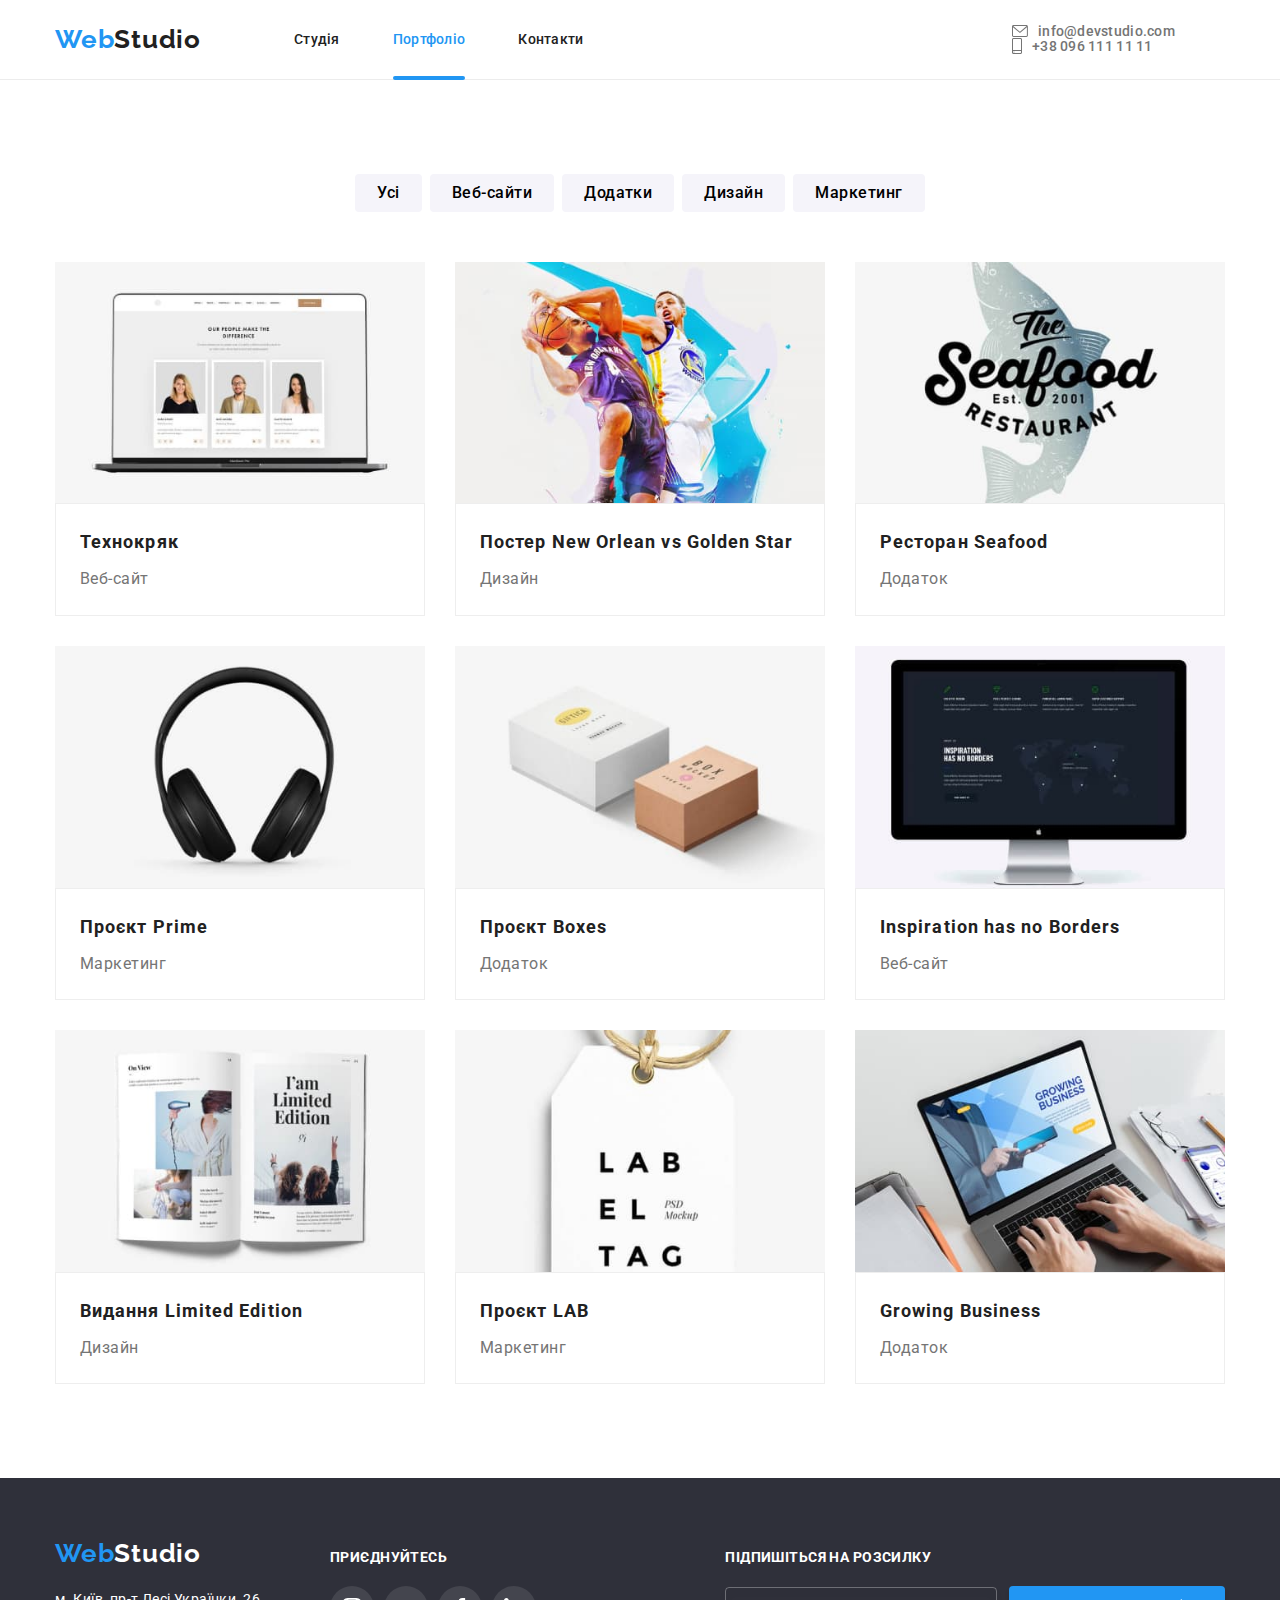
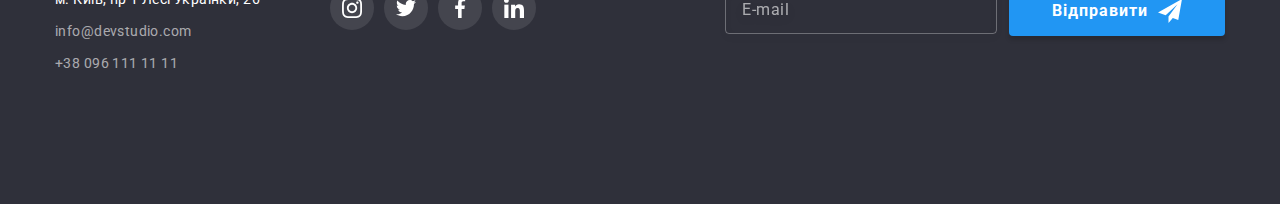
==== portfolio.html @ 9361c1fa "complete task" ====
<!DOCTYPE html>
<html lang="uk">

<head>
	<meta charset="UTF-8">
	<meta name="viewport" content="width=device-width, initial-scale=1.0">
	<title>Lesson-7</title>
	<link rel="preconnect" href="https://fonts.googleapis.com">
	<link rel="preconnect" href="https://fonts.gstatic.com" crossorigin>
	<link href="https://fonts.googleapis.com/css2?family=Raleway:wght@700&family=Roboto:wght@400;500;700;900&display=swap"
		rel="stylesheet">
	<link rel="stylesheet" href="https://cdnjs.cloudflare.com/ajax/libs/modern-normalize/1.1.0/modern-normalize.min.css"
		integrity="sha512-wpPYUAdjBVSE4KJnH1VR1HeZfpl1ub8YT/NKx4PuQ5NmX2tKuGu6U/JRp5y+Y8XG2tV+wKQpNHVUX03MfMFn9Q=="
		crossorigin="anonymous" referrerpolicy="no-referrer" />
	<link rel="stylesheet" href="css/main.min.css">
</head>

<body>
	<header class="header">
		<div class="container header-container">
			<a href="#" class="header__logo logo">
				<span>Web</span>Studio
			</a>
			<nav class="navigation">
				<a href="index.html" class="navigation__item">Студія</a>
				<a href="portfolio.html" class="navigation__item current">Портфоліо</a>
				<a href="#" class="navigation__item">Контакти</a>
			</nav>
			<div class="header__contacts contacts">
				<a href="mailto:info@devstudio.com" class="contacts__item">
					<svg width="16" height="12" class="contacts__icon">
						<use href="./images/symbol-defs.svg#icon-header-mail"></use>
					</svg>
					info@devstudio.com
				</a>
				<a href="tel:+380961111111" class="contacts__item">
					<svg width="10" height="16" class="contacts__icon">
						<use href="./images/symbol-defs.svg#icon-header-phone"></use>
					</svg>
					+38 096 111 11 11
				</a>
			</div>
		</div>
	</header>
	<main>
		<section class="projects section">
			<div class="container">
				<h2 style="display: none;">Проєкти</h2>
				<ul class="projects-navigation projects__navigation">
					<li>
						<button type="button" class="projects-navigation__item">
							Усі
						</button>
					</li>
					<li>
						<button type="button" class="projects-navigation__item">
							Веб-сайти
						</button>
					</li>
					<li>
						<button type="button" class="projects-navigation__item">
							Додатки
						</button>
					</li>
					<li>
						<button type="button" class="projects-navigation__item">
							Дизайн
						</button>
					</li>
					<li>
						<button type="button" class="projects-navigation__item">
							Маркетинг
						</button>
					</li>
				</ul>
				<ul class="projects-wrapper">
					<li class="projects-item">
						<a href="#" class="projects-item__poster">
							<div class="projects-item__media">
								<img width="370" srcset="./images/project-1.jpg 1x, ./images/project-1-2x.jpg 2x"
									src="./images/project-1.jpg" alt="project">
								<div class="projects-item__animated-block">
									<p>
										Ресурс пропонує комплексні пропозиції з різним рівнем функціоналу та сервісів. Все це дозволить
										відвідувачу отримати вичерпні відомості про компанію чи приватну особу.
									</p>
								</div>
							</div>
							<div class="projects-item__wrapper">
								<h4 class="projects-item__title">
									Технокряк
								</h4>
								<p class="projects-item__category">
									Веб-сайт
								</p>
							</div>
						</a>
					</li>
					<li class="projects-item">
						<a href="#" class="projects-item__poster">
							<div class="projects-item__media">
								<img width="370" srcset="./images/project-2.jpg 1x, ./images/project-2-2x.jpg 2x"
									src="./images/project-2.jpg" alt="project">
								<div class="projects-item__animated-block">
									<p>
										Ресурс пропонує комплексні пропозиції з різним рівнем функціоналу та сервісів. Все це дозволить
										відвідувачу отримати вичерпні відомості про компанію чи приватну особу.
									</p>
								</div>
							</div>
							<div class="projects-item__wrapper">
								<h4 class="projects-item__title">
									Постер New Orlean vs Golden Star
								</h4>
								<p class="projects-item__category">
									Дизайн
								</p>
							</div>
						</a>
					</li>
					<li class="projects-item">
						<a href="#" class="projects-item__poster">
							<div class="projects-item__media">
								<img width="370" srcset="./images/project-3.jpg 1x, ./images/project-3-2x.jpg 2x"
									src="./images/project-3.jpg" alt="project">
								<div class="projects-item__animated-block">
									<p>
										Ресурс пропонує комплексні пропозиції з різним рівнем функціоналу та сервісів. Все це дозволить
										відвідувачу отримати вичерпні відомості про компанію чи приватну особу.
									</p>
								</div>
							</div>
							<div class="projects-item__wrapper">
								<h4 class="projects-item__title">
									Ресторан Seafood
								</h4>
								<p class="projects-item__category">
									Додаток
								</p>
							</div>
						</a>
					</li>
					<li class="projects-item">
						<a href="#" class="projects-item__poster">
							<div class="projects-item__media">
								<img width="370" srcset="./images/project-4.jpg 1x, ./images/project-4-2x.jpg 2x"
									src="./images/project-4.jpg" alt="project">
								<div class="projects-item__animated-block">
									<p>
										Ресурс пропонує комплексні пропозиції з різним рівнем функціоналу та сервісів. Все це дозволить
										відвідувачу отримати вичерпні відомості про компанію чи приватну особу.
									</p>
								</div>
							</div>
							<div class="projects-item__wrapper">
								<h4 class="projects-item__title">
									Проєкт Prime
								</h4>
								<p class="projects-item__category">
									Маркетинг
								</p>
							</div>
						</a>
					</li>
					<li class="projects-item">
						<a href="#" class="projects-item__poster">
							<div class="projects-item__media">
								<img width="370" srcset="./images/project-5.jpg 1x, ./images/project-5-2x.jpg 2x"
									src="./images/project-5.jpg" alt="project">
								<div class="projects-item__animated-block">
									<p>
										Ресурс пропонує комплексні пропозиції з різним рівнем функціоналу та сервісів. Все це дозволить
										відвідувачу отримати вичерпні відомості про компанію чи приватну особу.
									</p>
								</div>
							</div>
							<div class="projects-item__wrapper">
								<h4 class="projects-item__title">
									Проєкт Boxes
								</h4>
								<p class="projects-item__category">
									Додаток
								</p>
							</div>
						</a>
					</li>
					<li class="projects-item">
						<a href="#" class="projects-item__poster">
							<div class="projects-item__media">
								<img width="370" srcset="./images/project-6.jpg 1x, ./images/project-6-2x.jpg 2x"
									src="./images/project-6.jpg" alt="project">
								<div class="projects-item__animated-block">
									<p>
										Ресурс пропонує комплексні пропозиції з різним рівнем функціоналу та сервісів. Все це дозволить
										відвідувачу отримати вичерпні відомості про компанію чи приватну особу.
									</p>
								</div>
							</div>
							<div class="projects-item__wrapper">
								<h4 class="projects-item__title">
									Inspiration has no Borders
								</h4>
								<p class="projects-item__category">
									Веб-сайт
								</p>
							</div>
						</a>
					</li>
					<li class="projects-item">
						<a href="#" class="projects-item__poster">
							<div class="projects-item__media">
								<img width="370" srcset="./images/project-7.jpg 1x, ./images/project-7-2x.jpg 2x"
									src="./images/project-7.jpg" alt="project">
								<div class="projects-item__animated-block">
									<p>
										Ресурс пропонує комплексні пропозиції з різним рівнем функціоналу та сервісів. Все це дозволить
										відвідувачу отримати вичерпні відомості про компанію чи приватну особу.
									</p>
								</div>
							</div>
							<div class="projects-item__wrapper">
								<h4 class="projects-item__title">
									Видання Limited Edition
								</h4>
								<p class="projects-item__category">
									Дизайн
								</p>
							</div>
						</a>
					</li>
					<li class="projects-item">
						<a href="#" class="projects-item__poster">
							<div class="projects-item__media">
								<img width="370" srcset="./images/project-8.jpg 1x, ./images/project-8-2x.jpg 2x"
									src="./images/project-8.jpg" alt="project">
								<div class="projects-item__animated-block">
									<p>
										Ресурс пропонує комплексні пропозиції з різним рівнем функціоналу та сервісів. Все це дозволить
										відвідувачу отримати вичерпні відомості про компанію чи приватну особу.
									</p>
								</div>
							</div>
							<div class="projects-item__wrapper">
								<h4 class="projects-item__title">
									Проєкт LAB
								</h4>
								<p class="projects-item__category">
									Маркетинг
								</p>
							</div>
						</a>
					</li>
					<li class="projects-item">
						<a href="#" class="projects-item__poster">
							<div class="projects-item__media">
								<img width="370" srcset="./images/project-9.jpg 1x, ./images/project-9-2x.jpg 2x"
									src="./images/project-9.jpg" alt="project">
								<div class="projects-item__animated-block">
									<p>
										Ресурс пропонує комплексні пропозиції з різним рівнем функціоналу та сервісів. Все це дозволить
										відвідувачу отримати вичерпні відомості про компанію чи приватну особу.
									</p>
								</div>
							</div>
							<div class="projects-item__wrapper">
								<h4 class="projects-item__title">
									Growing Business
								</h4>
								<p class="projects-item__category">
									Додаток
								</p>
							</div>
						</a>
					</li>
				</ul>
			</div>
		</section>
	</main>
	<footer class="footer">
		<div class="container">
			<div class="footer-contacts">
				<a href="#" class="footer-contacts__logo logo">
					<span>Web</span>Studio
				</a>
				<address class="footer-contacts__address">
					м. Київ, пр-т Лесі Українки, 26
				</address>
				<a href="info@devstudio.com" class="footer-contacts__contact">
					info@devstudio.com
				</a>
				<a href="tel:+380961111111" class="footer-contacts__contact">
					+38 096 111 11 11
				</a>
			</div>
			<div class="footer-links footer__links">
				<p class="footer-links__title">
					приєднуйтесь
				</p>
				<ul class="footer-social">
					<li class="social-link">
						<a href="#">
							<svg width="20" height="20" class="social-icon">
								<use href="./images/symbol-defs.svg#icon-instagram-icon"></use>
							</svg>
						</a>
					</li>
					<li class="social-link">
						<a href="#">
							<svg width="20" height="20" class="social-icon">
								<use href="./images/symbol-defs.svg#icon-twitter-icon"></use>
							</svg>
						</a>
					</li>
					<li class="social-link">
						<a href="#">
							<svg width="20" height="20" class="social-icon">
								<use href="./images/symbol-defs.svg#icon-facebook-icon"></use>
							</svg>
						</a>
					</li>
					<li class="social-link">
						<a href="#">
							<svg width="20" height="20" class="social-icon">
								<use href="./images/symbol-defs.svg#icon-linkedin-icon"></use>
							</svg>
						</a>
					</li>
				</ul>
			</div>
			<div class="footer-form footer__form">
				<p class="footer-links__title footer-form__title">
					Підпишіться на розсилку
				</p>
				<form class="form-wrapper">
					<input class="form-wrapper__input" name="mail" type="email" placeholder="E-mail">
					<button type="submit" class="action-button">
						Відправити
						<svg width="24" height="24" class="send-icon">
							<use href="./images/symbol-defs.svg#icon-send-icon"></use>
						</svg>
					</button>
				</form>
			</div>
		</div>
	</footer>
</body>

</html>
---- css/main.min.css ----
*{padding:0;margin:0;border:0}*,*:before,*:after{-webkit-box-sizing:border-box;box-sizing:border-box}:focus,:active{outline:none}a:focus,a:active{outline:none}nav,footer,header,aside{display:block}html,body{height:100%;width:100%;font-size:100%;line-height:1;font-size:16px;-ms-text-size-adjust:100%;-moz-text-size-adjust:100%;-webkit-text-size-adjust:100%}input,button,textarea{font-family:inherit}input::-ms-clear{display:none}button,a{cursor:pointer}button::-moz-focus-inner{padding:0;border:0}a,a:visited{text-decoration:none}a:hover{text-decoration:none}ul li{list-style:none}img{vertical-align:top}h1,h2,h3,h4,h5,h6{font-size:inherit;font-weight:inherit}body{font-family:"Raleway",sans-serif;font-family:"Roboto",sans-serif;-webkit-box-sizing:border-box;box-sizing:border-box;padding:0;margin:0;background-color:va(--colorWhite);color:var(--mainTextColor);font-size:14px}:root{--mainTextColor: #212121;--secondaryTextColor: #757575;--mainBgColor: #2F303A;--secondaryBgColor: #F5F4FA;--interactiveColor: #2196F3;--colorWhite: #fff;--containerWidth: 1170px;--textLetterSpacing: 0.03em;--animation: cubic-bezier(0.4, 0, 0.2, 1);--animationTime: 250ms}.container{max-width:var(--containerWidth);margin:0 auto;padding:0 15px}@media screen and (min-width: 1200px){.container{padding:0}}.section{padding:60px 0}@media screen and (min-width: 1200px){.section{padding:94px 0}}.title{font-weight:700;font-size:28px;line-height:1.17;text-align:center;letter-spacing:var(--textLetterSpacing)}@media screen and (min-width: 1200px){.title{font-size:36px;line-height:1.2}}img{width:100%;max-width:100%;-o-object-fit:cover;object-fit:cover}.header{padding:16px 0;border-bottom:1px solid #ececec}@media screen and (min-width: 768px){.header{padding:24px 0 25px}}@media screen and (min-width: 768px){.header__logo{margin-right:88px}}@media screen and (min-width: 1200px){.header__logo{margin-right:93px}}.header__contacts{display:none}@media screen and (min-width: 768px){.header__contacts{margin-left:auto;display:-webkit-box;display:-ms-flexbox;display:flex;-webkit-box-orient:vertical;-webkit-box-direction:normal;-ms-flex-direction:column;flex-direction:column}}.header-container{display:-webkit-box;display:-ms-flexbox;display:flex;-webkit-box-align:center;-ms-flex-align:center;align-items:center}.logo{font-family:"Raleway",sans-serif;font-weight:700;font-size:24px;line-height:1.16;letter-spacing:var(--textLetterSpacing);color:var(--mainTextColor)}.logo span{color:var(--interactiveColor)}@media screen and (min-width: 1200px){.logo{font-size:26px}}.navigation{display:none}@media screen and (min-width: 768px){.navigation{display:block}}.navigation__item{font-weight:500;line-height:1.15;letter-spacing:.02em;color:var(--mainTextColor);padding:32px 0;-webkit-transition:color var(--animationTime) var(--animation),fill var(--animationTime) var(--animation);transition:color var(--animationTime) var(--animation),fill var(--animationTime) var(--animation)}.navigation__item:not(:last-child){margin-right:50px}.navigation__item:hover,.navigation__item:focus{color:var(--interactiveColor)}.navigation__item.current{color:var(--interactiveColor);position:relative}.navigation__item.current::after{content:"";width:100%;height:4px;position:absolute;bottom:-5px;left:0;border-radius:4px;background-color:var(--interactiveColor)}@media screen and (min-width: 1200px){.navigation__item.current::after{bottom:-1px}}.contacts__item{display:-webkit-inline-box;display:-ms-inline-flexbox;display:inline-flex;-webkit-box-align:center;-ms-flex-align:center;align-items:center;font-weight:500;line-height:1;letter-spacing:.02em;color:var(--secondaryTextColor);-webkit-transition:color var(--animationTime) var(--animation),fill var(--animationTime) var(--animation);transition:color var(--animationTime) var(--animation),fill var(--animationTime) var(--animation)}.contacts__item svg{margin-right:10px}.contacts__item:hover .contacts__icon{fill:var(--interactiveColor)}.contacts__item:hover,.contacts__item:focus{color:var(--interactiveColor)}.contacts__item:not(:last-child){margin-bottom:10px}@media screen and (min-width: 1200px){.contacts__item:not(:last-child){margin-right:50px;margin-bottom:0}}.contacts__icon{fill:#757575}.menu-toggle{min-height:40px;min-width:40px;display:-webkit-box;display:-ms-flexbox;display:flex;-webkit-box-align:center;-ms-flex-align:center;align-items:center;-webkit-box-pack:center;-ms-flex-pack:center;justify-content:center;margin-left:auto;background-color:rgba(0,0,0,0);cursor:pointer;fill:var(--mainTextColor)}@media(min-width: 768px){.menu-toggle{display:none}}.menu-toggle:hover,.menu-toggle:focus{fill:var(--interactiveColor)}.menu-container{position:fixed;top:0;left:0;width:100vw;height:100vh;padding:28px 20px;background-color:var(--colorWhite);z-index:999;-webkit-transform:translateX(100%);transform:translateX(100%);-webkit-transition:-webkit-transform 250ms ease-in-out;transition:-webkit-transform 250ms ease-in-out;transition:transform 250ms ease-in-out;transition:transform 250ms ease-in-out, -webkit-transform 250ms ease-in-out}@media screen and (min-width: 400px){.menu-container{padding:48px 40px}}.menu-container.is-open{-webkit-transform:translateX(0);transform:translateX(0)}.menu-container .menu-toggle{position:absolute;top:16px;right:16px;color:#fff}.mobile-menu{padding:0;margin:0;list-style:none;display:-webkit-box;display:-ms-flexbox;display:flex;-webkit-box-orient:vertical;-webkit-box-direction:normal;-ms-flex-direction:column;flex-direction:column;-webkit-box-pack:justify;-ms-flex-pack:justify;justify-content:space-between;height:100%}.mobile-menu__top li:not(:last-child){margin-bottom:20px}@media screen and (min-width: 400px){.mobile-menu__top li:not(:last-child){margin-bottom:32px}}.mobile-menu__top li a{font-weight:500;font-size:24px;line-height:1.17;letter-spacing:.02em;color:var(--mainTextColor)}.mobile-menu__top li a:hover,.mobile-menu__top li a:focus{color:var(--interactiveColor)}@media screen and (min-width: 400px){.mobile-menu__top li a{font-size:40px}}.mobile-menu__contacts{margin-bottom:64px}.mobile-menu__contacts .contacts-tel{display:inline-block;font-weight:500;font-size:20px;line-height:1.17;letter-spacing:.02em;color:var(--interactiveColor);margin-bottom:20px}@media screen and (min-width: 400px){.mobile-menu__contacts .contacts-tel{font-size:34px;margin-bottom:32px}}.mobile-menu__contacts .contacts-mail{font-weight:500;font-size:16px;line-height:28px;letter-spacing:.02em;color:var(--secondaryTextColor)}.mobile-menu__contacts .contacts-mail:hover,.mobile-menu__contacts .contacts-mail:focus{color:var(--interactiveColor)}@media screen and (min-width: 400px){.mobile-menu__contacts .contacts-mail{font-size:24px}}.mobile-menu__social{display:-webkit-box;display:-ms-flexbox;display:flex;gap:20px}.mobile-menu__social li{position:relative}.mobile-menu__social li:not(:first-child)::before{content:"";position:absolute;top:0;left:-10px;width:1px;height:100%;background-color:rgba(33,33,33,.2)}.mobile-menu__social li a{font-weight:500;font-size:14px;line-height:1.22;letter-spacing:.02em;color:var(--interactiveColor);position:relative}@media screen and (min-width: 400px){.mobile-menu__social li a{font-size:16px}}.promo{padding:118px 40px;max-width:1600px;margin-left:auto;margin-right:auto;background-image:-webkit-gradient(linear, left top, right top, from(rgba(47, 48, 58, 0.4)), to(rgba(47, 48, 58, 0.4))),url(../images/promo-bj.jpg);background-image:linear-gradient(to right, rgba(47, 48, 58, 0.4), rgba(47, 48, 58, 0.4)),url(../images/promo-bj.jpg);background-position:center;background-repeat:no-repeat;background-size:cover}@media(min-device-pixel-ratio: 2),(-webkit-min-device-pixel-ratio: 2),(min-resolution: 192dpi),(min-resolution: 2dppx){.promo .box{background-image:-webkit-gradient(linear, left top, right top, from(rgba(47, 48, 58, 0.4)), to(rgba(47, 48, 58, 0.4))),url(../images/promo-bj-2x.jpg);background-image:linear-gradient(to right, rgba(47, 48, 58, 0.4), rgba(47, 48, 58, 0.4)),url(../images/promo-bj-2x.jpg)}}@media screen and (min-width: 1200px){.promo{padding:200px 0}}.promo__wrapper{max-width:400px;margin:0 auto;display:-webkit-box;display:-ms-flexbox;display:flex;-webkit-box-orient:vertical;-webkit-box-direction:normal;-ms-flex-direction:column;flex-direction:column;-webkit-box-pack:center;-ms-flex-pack:center;justify-content:center}@media screen and (min-width: 1200px){.promo__wrapper{max-width:800px}}.promo__title{font-weight:900;font-size:26px;line-height:1.61;text-align:center;letter-spacing:.06em;text-transform:uppercase;color:var(--colorWhite);margin-bottom:30px}@media screen and (min-width: 1200px){.promo__title{font-size:44px;line-height:1.36}}@media screen and (min-width: 768px){.features-container{display:-webkit-box;display:-ms-flexbox;display:flex;-ms-flex-wrap:wrap;flex-wrap:wrap;row-gap:30px}}@media screen and (min-width: 768px)and (max-width: 1024px){.features-container{margin:0 -15px}}@media screen and (max-width: 767px){.features-container__item{margin-bottom:30px}}@media screen and (min-width: 768px)and (max-width: 1024px){.features-container__item{margin:0 15px}}@media screen and (min-width: 1200px){.features-container__item:not(:last-child){margin-right:30px}}@media screen and (min-width: 768px){.features-item{width:calc((100% - 60px)/2)}}@media screen and (min-width: 1200px){.features-item{max-width:270px}}.features-item__icon{width:100%;height:120px;display:-webkit-box;display:-ms-flexbox;display:flex;-webkit-box-pack:center;-ms-flex-pack:center;justify-content:center;-webkit-box-align:center;-ms-flex-align:center;align-items:center;margin-bottom:30px;background:var(--secondaryBgColor);border-radius:4px}@media screen and (min-width: 1200px){.features-item__icon{width:270px}}.features-item__title{font-weight:700;line-height:1.15;letter-spacing:var(--textLetterSpacing);text-transform:uppercase;margin-bottom:10px}@media screen and (max-width: 767px){.features-item__title{text-align:center}}.features-item__text{line-height:1.5;letter-spacing:var(--textLetterSpacing);color:var(--secondaryTextColor)}.work{padding-bottom:94px}@media screen and (max-width: 1024px){.work{display:none}}.work__title{margin-bottom:50px}.work-wrapper{display:-webkit-box;display:-ms-flexbox;display:flex;gap:30px}.work-item{position:relative}.work-item__title{position:absolute;left:0;bottom:0;width:100%;min-height:70px;display:-webkit-box;display:-ms-flexbox;display:flex;-webkit-box-pack:center;-ms-flex-pack:center;justify-content:center;-webkit-box-align:center;-ms-flex-align:center;align-items:center;background:rgba(47,48,58,.8);line-height:1.14;font-weight:700;letter-spacing:var(--textLetterSpacing);text-transform:uppercase;color:var(--colorWhite)}.team{background-color:var(--secondaryBgColor)}.team__title{margin-bottom:30px}@media screen and (min-width: 1024px){.team__title{margin-bottom:50px}}@media screen and (min-width: 768px){.team-wrapper{display:-webkit-box;display:-ms-flexbox;display:flex;-ms-flex-wrap:wrap;flex-wrap:wrap;row-gap:30px}}@media screen and (min-width: 1200px){.team-wrapper{gap:30px}}@media screen and (min-width: 768px)and (max-width: 1024px){.team-wrapper{margin:0 -15px}}.team-item{width:100%;background-color:var(--colorWhite);-webkit-box-shadow:0px 1px 3px rgba(0,0,0,.12),0px 1px 1px rgba(0,0,0,.14),0px 2px 1px rgba(0,0,0,.2);box-shadow:0px 1px 3px rgba(0,0,0,.12),0px 1px 1px rgba(0,0,0,.14),0px 2px 1px rgba(0,0,0,.2);border-radius:0px 0px 4px 4px}@media screen and (max-width: 767px){.team-item{margin-bottom:30px}}@media screen and (min-width: 768px)and (max-width: 1024px){.team-item{margin:0 15px}}@media screen and (min-width: 768px){.team-item{width:calc((100% - 60px)/2)}}@media screen and (min-width: 1200px){.team-item{max-width:270px}}.team-item__wrapper{padding:30px 0}.team-item__links{display:-webkit-box;display:-ms-flexbox;display:flex;-webkit-box-pack:center;-ms-flex-pack:center;justify-content:center;-webkit-box-align:center;-ms-flex-align:center;align-items:center;gap:10px}.team-item__name{font-weight:500;font-size:16px;line-height:1.2;text-align:center;letter-spacing:var(--textLetterSpacing);margin-bottom:10px}.team-item__position{font-size:16px;line-height:1.2;text-align:center;letter-spacing:var(--textLetterSpacing);color:var(--secondaryTextColor);margin-bottom:16px}.partners__title{margin-bottom:30px}@media screen and (min-width: 1024px){.partners__title{margin-bottom:50px}}.partners-wrapper{display:-webkit-box;display:-ms-flexbox;display:flex;-ms-flex-wrap:wrap;flex-wrap:wrap;row-gap:30px}@media screen and (max-width: 1200px){.partners-wrapper{margin:0 -15px}}@media screen and (min-width: 1200px){.partners-wrapper{-webkit-column-gap:30px;-moz-column-gap:30px;column-gap:30px}}.partners-item{width:calc((100% - 60px)/2);height:92px;border-radius:4px}@media screen and (max-width: 1200px){.partners-item{margin:0 15px}}@media screen and (min-width: 768px)and (max-width: 1024px){.partners-item{width:calc((100% - 90px)/3)}}@media screen and (min-width: 1200px){.partners-item{width:170px}}.partners-item__link{width:100%;height:100%;display:-webkit-box;display:-ms-flexbox;display:flex;-webkit-box-pack:center;-ms-flex-pack:center;justify-content:center;-webkit-box-align:center;-ms-flex-align:center;align-items:center;border:1px solid #afb1b8;border-radius:4px;-webkit-transition:border-color var(--animationTime) var(--animation),fill var(--animationTime) var(--animation);transition:border-color var(--animationTime) var(--animation),fill var(--animationTime) var(--animation)}.partners-item__link:hover,.partners-item__link:focus{border-color:var(--interactiveColor)}.partners-item__link:hover .partners-item__icon,.partners-item__link:focus .partners-item__icon{fill:var(--interactiveColor)}.partners-item__icon{fill:#afb1b8;-webkit-transition:fill var(--animationTime) var(--animation);transition:fill var(--animationTime) var(--animation)}.projects__navigation{margin-bottom:50px}.projects-wrapper{display:-webkit-box;display:-ms-flexbox;display:flex;-ms-flex-wrap:wrap;flex-wrap:wrap;gap:30px}.projects-item{width:100%;max-width:370px;background-color:var(--colorWhite);position:relative}.projects-item__wrapper{padding:20px 24px;border:1px solid #eee}.projects-item__poster{display:block;-webkit-transition:-webkit-box-shadow var(--animationTime) var(--animation);transition:-webkit-box-shadow var(--animationTime) var(--animation);transition:box-shadow var(--animationTime) var(--animation);transition:box-shadow var(--animationTime) var(--animation), -webkit-box-shadow var(--animationTime) var(--animation)}.projects-item__poster:hover,.projects-item__poster:focus{-webkit-box-shadow:0px 1px 1px rgba(0,0,0,.12),0px 4px 4px rgba(0,0,0,.06),1px 4px 6px rgba(0,0,0,.16);box-shadow:0px 1px 1px rgba(0,0,0,.12),0px 4px 4px rgba(0,0,0,.06),1px 4px 6px rgba(0,0,0,.16)}.projects-item__poster:hover .projects-item__animated-block,.projects-item__poster:focus .projects-item__animated-block{-webkit-transform:translateY(0);transform:translateY(0)}.projects-item__media{position:relative;overflow:hidden}.projects-item__animated-block{position:absolute;left:0;bottom:0;width:100%;height:100%;background:rgba(33,150,243,.9);padding:63px 24px;-webkit-transform:translateY(101%);transform:translateY(101%);-webkit-transition:-webkit-transform var(--animationTime) var(--animation);transition:-webkit-transform var(--animationTime) var(--animation);transition:transform var(--animationTime) var(--animation);transition:transform var(--animationTime) var(--animation), -webkit-transform var(--animationTime) var(--animation)}.projects-item__animated-block p{font-size:18px;line-height:1.56;letter-spacing:var(--textLetterSpacing);color:var(--colorWhite)}.projects-item__title{font-weight:700;font-size:18px;line-height:2;margin-bottom:4px;letter-spacing:.06em;color:var(--mainTextColor)}.projects-item__category{font-weight:400;font-size:16px;line-height:1.9;letter-spacing:var(--textLetterSpacing);color:var(--secondaryTextColor)}.projects-navigation{display:-webkit-box;display:-ms-flexbox;display:flex;-webkit-box-pack:center;-ms-flex-pack:center;justify-content:center}.projects-navigation li:not(:last-child){margin-right:8px}.projects-navigation__item{border-radius:4px;padding:6px 22px;background-color:var(--secondaryBgColor);font-weight:500;font-size:16px;line-height:1.6;text-align:center;letter-spacing:var(--textLetterSpacing);-webkit-transition:background-color var(--animationTime) var(--animation),color var(--animationTime) var(--animation),-webkit-box-shadow var(--animationTime) var(--animation);transition:background-color var(--animationTime) var(--animation),color var(--animationTime) var(--animation),-webkit-box-shadow var(--animationTime) var(--animation);transition:background-color var(--animationTime) var(--animation),color var(--animationTime) var(--animation),box-shadow var(--animationTime) var(--animation);transition:background-color var(--animationTime) var(--animation),color var(--animationTime) var(--animation),box-shadow var(--animationTime) var(--animation),-webkit-box-shadow var(--animationTime) var(--animation)}.projects-navigation__item:hover,.projects-navigation__item:focus{background-color:var(--interactiveColor);color:var(--colorWhite);-webkit-box-shadow:0px 3px 1px rgba(0,0,0,.1),0px 1px 2px rgba(0,0,0,.08),0px 2px 2px rgba(0,0,0,.12);box-shadow:0px 3px 1px rgba(0,0,0,.1),0px 1px 2px rgba(0,0,0,.08),0px 2px 2px rgba(0,0,0,.12)}.social-link{width:44px;height:44px}.social-link a{width:100%;height:100%;border-radius:50%;display:-webkit-box;display:-ms-flexbox;display:flex;-webkit-box-pack:center;-ms-flex-pack:center;justify-content:center;-webkit-box-align:center;-ms-flex-align:center;align-items:center;-webkit-transition:background-color var(--animationTime) var(--animation);transition:background-color var(--animationTime) var(--animation)}.social-link a:hover,.social-link a:focus{background-color:var(--interactiveColor)}.social-link a:hover .social-icon,.social-link a:focus .social-icon{fill:var(--colorWhite)}.social-link .social-icon{fill:#afb1b8;-webkit-transition:fill var(--animationTime) var(--animation);transition:fill var(--animationTime) var(--animation)}.action-button{width:100%;max-width:200px;margin:0 auto;background:var(--interactiveColor);-webkit-box-shadow:0px 4px 4px rgba(0,0,0,.15);box-shadow:0px 4px 4px rgba(0,0,0,.15);padding:10px 0;border-radius:4px;font-family:"Roboto";font-weight:700;font-size:16px;line-height:1.87;text-align:center;display:-webkit-box;display:-ms-flexbox;display:flex;-webkit-box-align:center;-ms-flex-align:center;align-items:center;-webkit-box-pack:center;-ms-flex-pack:center;justify-content:center;letter-spacing:.06em;color:var(--colorWhite)}@media screen and (min-width: 1200px){.action-button{max-width:216px;padding:10px 0}}.footer{background:var(--mainBgColor);padding:60px 0}@media screen and (min-width: 768px){.footer .container{display:-webkit-box;display:-ms-flexbox;display:flex;-ms-flex-wrap:wrap;flex-wrap:wrap;-webkit-box-align:baseline;-ms-flex-align:baseline;align-items:baseline;-ms-flex-pack:distribute;justify-content:space-around}}.footer__links{text-align:center}@media screen and (min-width: 768px){.footer__links{text-align:left}}@media screen and (min-width: 900px){.footer__links{margin-left:auto}}@media screen and (min-width: 1200px){.footer__links{text-align:left;margin-left:70px}}@media screen and (min-width: 900px){.footer__form{margin-left:auto}}.footer-contacts{margin-bottom:60px}@media(max-width: 1200px){.footer-contacts{text-align:center}}.footer-contacts__logo{display:inline-block;margin-bottom:20px;color:var(--colorWhite)}.footer-contacts__address{font-style:normal;line-height:1.7;letter-spacing:var(--textLetterSpacing);color:var(--colorWhite);margin-bottom:8px}.footer-contacts__contact{display:block;line-height:1.7;letter-spacing:var(--textLetterSpacing);color:rgba(255,255,255,.6);-webkit-transition:color var(--animationTime) var(--animation);transition:color var(--animationTime) var(--animation);margin-bottom:8px}.footer-contacts__contact:hover,.footer-contacts__contact:focus{color:var(--colorWhite)}.footer-social{max-width:206px;display:-webkit-box;display:-ms-flexbox;display:flex;-webkit-box-pack:center;-ms-flex-pack:center;justify-content:center;-webkit-box-align:center;-ms-flex-align:center;align-items:center;gap:10px;margin:0 auto 60px}.footer-social .social-link{border-radius:50%;background-color:rgba(255,255,255,.1)}.footer-social .social-link a:hover{background-color:var(--interactiveColor)}.footer-social .social-link .social-icon{fill:var(--colorWhite)}.footer-links__title{font-weight:700;font-size:14px;line-height:1.14;letter-spacing:var(--textLetterSpacing);text-transform:uppercase;color:var(--colorWhite);margin-bottom:20px}@media(max-width: 1200px){.footer-links__title{text-align:center}}@media screen and (min-width: 1200px){.footer-form .form-wrapper{display:-webkit-box;display:-ms-flexbox;display:flex;-webkit-box-align:center;-ms-flex-align:center;align-items:center}}.footer-form .form-wrapper__input{width:100%;margin-right:12px;background-color:rgba(0,0,0,0);border:1px solid rgba(255,255,255,.3);-webkit-filter:drop-shadow(0px 4px 4px rgba(0, 0, 0, 0.15));filter:drop-shadow(0px 4px 4px rgba(0, 0, 0, 0.15));border-radius:4px;padding:15px 16px;color:#fff;margin-bottom:20px}@media screen and (min-width: 768px){.footer-form .form-wrapper__input{width:450px}}@media screen and (min-width: 900px){.footer-form .form-wrapper__input{width:358px;margin-bottom:0}}.footer-form .form-wrapper__input::-webkit-input-placeholder{font-size:16px;line-height:1.25;letter-spacing:var(--textLetterSpacing);color:rgba(255,255,255,.6);font-weight:400}.footer-form .form-wrapper__input::-moz-placeholder{font-size:16px;line-height:1.25;letter-spacing:var(--textLetterSpacing);color:rgba(255,255,255,.6);font-weight:400}.footer-form .form-wrapper__input:-ms-input-placeholder{font-size:16px;line-height:1.25;letter-spacing:var(--textLetterSpacing);color:rgba(255,255,255,.6);font-weight:400}.footer-form .form-wrapper__input::-ms-input-placeholder{font-size:16px;line-height:1.25;letter-spacing:var(--textLetterSpacing);color:rgba(255,255,255,.6);font-weight:400}.footer-form .form-wrapper__input::placeholder{font-size:16px;line-height:1.25;letter-spacing:var(--textLetterSpacing);color:rgba(255,255,255,.6);font-weight:400}.footer-form .send-icon{margin-left:10px}.backdrop{width:100%;height:100%;position:fixed;left:0;top:0;background-color:rgba(0,0,0,.2);opacity:1;-webkit-transition:opacity var(--animationTime) var(--animation);transition:opacity var(--animationTime) var(--animation)}.backdrop.is-hidden{opacity:0;pointer-events:none}.backdrop.is-hidden .modal{-webkit-transform:translate(-50%, -50%) scale(0.85);transform:translate(-50%, -50%) scale(0.85)}.modal{position:absolute;top:50%;left:50%;-webkit-transform:translate(-50%, -50%) scale(1);transform:translate(-50%, -50%) scale(1);min-width:94%;min-height:609px;-webkit-box-shadow:0px 1px 3px rgba(0,0,0,.12),0px 1px 1px rgba(0,0,0,.14),0px 2px 1px rgba(0,0,0,.2);box-shadow:0px 1px 3px rgba(0,0,0,.12),0px 1px 1px rgba(0,0,0,.14),0px 2px 1px rgba(0,0,0,.2);border-radius:4px;background-color:var(--colorWhite);-webkit-transition:-webkit-transform var(--animationTime) var(--animation);transition:-webkit-transform var(--animationTime) var(--animation);transition:transform var(--animationTime) var(--animation);transition:transform var(--animationTime) var(--animation), -webkit-transform var(--animationTime) var(--animation)}@media screen and (min-width: 1200px){.modal{min-width:528px;min-height:521px}}.modal-close{width:30px;height:30px;border-radius:50%;border:1px solid rgba(0,0,0,.1);background-color:var(--colorWhite);position:absolute;top:8px;right:8px;display:-webkit-box;display:-ms-flexbox;display:flex;-webkit-box-pack:center;-ms-flex-pack:center;justify-content:center;-webkit-box-align:center;-ms-flex-align:center;align-items:center;-webkit-transition:fill var(--animationTime) var(--animation);transition:fill var(--animationTime) var(--animation)}.modal-close:hover .close-icon{fill:var(--interactiveColor)}.modal-wrapper{padding:40px 20px}@media screen and (min-width: 400px){.modal-wrapper{padding:40px}}.modal-title{font-size:20px;font-weight:700;line-height:1.15;letter-spacing:var(--textLetterSpacing);text-align:center;margin-bottom:12px}.modal-form{display:-webkit-box;display:-ms-flexbox;display:flex;-webkit-box-orient:vertical;-webkit-box-direction:normal;-ms-flex-direction:column;flex-direction:column}.modal-field{display:-webkit-box;display:-ms-flexbox;display:flex;-webkit-box-orient:vertical;-webkit-box-direction:normal;-ms-flex-direction:column;flex-direction:column;position:relative}.modal-field:focus-within>.modal-field__input{border-color:var(--interactiveColor)}.modal-field:focus-within>.modal-field__icon{fill:var(--interactiveColor)}.modal-field .modal-field__name{font-size:12px;line-height:1.15;letter-spacing:.01em;color:var(--secondaryTextColor);margin-bottom:4px}.modal-field__input{border:1px solid rgba(33,33,33,.2);border-radius:4px;margin-bottom:10px;padding:12px 42px;font-size:14px;line-height:1.15;letter-spacing:.01em;color:var(--mainTextColor);-webkit-transition:border-color var(--animationTime) var(--animation);transition:border-color var(--animationTime) var(--animation);background-color:rgba(0,0,0,0)}.modal-field__input::-webkit-input-placeholder{font-size:12px;line-height:1.15;letter-spacing:.01em;color:rgba(117,117,117,.5)}.modal-field__input::-moz-placeholder{font-size:12px;line-height:1.15;letter-spacing:.01em;color:rgba(117,117,117,.5)}.modal-field__input:-ms-input-placeholder{font-size:12px;line-height:1.15;letter-spacing:.01em;color:rgba(117,117,117,.5)}.modal-field__input::-ms-input-placeholder{font-size:12px;line-height:1.15;letter-spacing:.01em;color:rgba(117,117,117,.5)}.modal-field__input::placeholder{font-size:12px;line-height:1.15;letter-spacing:.01em;color:rgba(117,117,117,.5)}.modal-field__textarea{resize:none;min-height:120px;padding:12px 16px;margin-bottom:0}.modal-field__icon{position:absolute;left:12px;bottom:20px;-webkit-transition:fill var(--animationTime) var(--animation);transition:fill var(--animationTime) var(--animation)}.modal-terms{margin-top:20px;display:-webkit-box;display:-ms-flexbox;display:flex;-webkit-box-pack:center;-ms-flex-pack:center;justify-content:center;-webkit-box-align:center;-ms-flex-align:center;align-items:center;font-size:10px;color:var(--secondaryTextColor);line-height:1.17;letter-spacing:var(--textLetterSpacing)}@media screen and (min-width: 400px){.modal-terms{font-size:12px}}@media screen and (min-width: 1200px){.modal-terms{font-size:14px;line-height:1.72}}.modal-terms__link{color:var(--interactiveColor);text-decoration:underline;margin-left:5px}.terms-hide-checkbox{-webkit-appearance:none;-moz-appearance:none;appearance:none}.terms-hide-checkbox:checked+.terms-checkbox{background-color:var(--interactiveColor);border-color:var(--interactiveColor)}.terms-checkbox{display:-webkit-box;display:-ms-flexbox;display:flex;-webkit-box-align:center;-ms-flex-align:center;align-items:center;width:16px;height:15px;border-radius:2px;border:2px solid var(--mainTextColor);fill:var(--colorWhite);margin-right:5px;-webkit-transition:background-color var(--animationTime) var(--animation),border-color var(--animationTime) var(--animation);transition:background-color var(--animationTime) var(--animation),border-color var(--animationTime) var(--animation)}.form__button{max-width:200px;margin-top:30px}/*# sourceMappingURL=main.min.css.map */
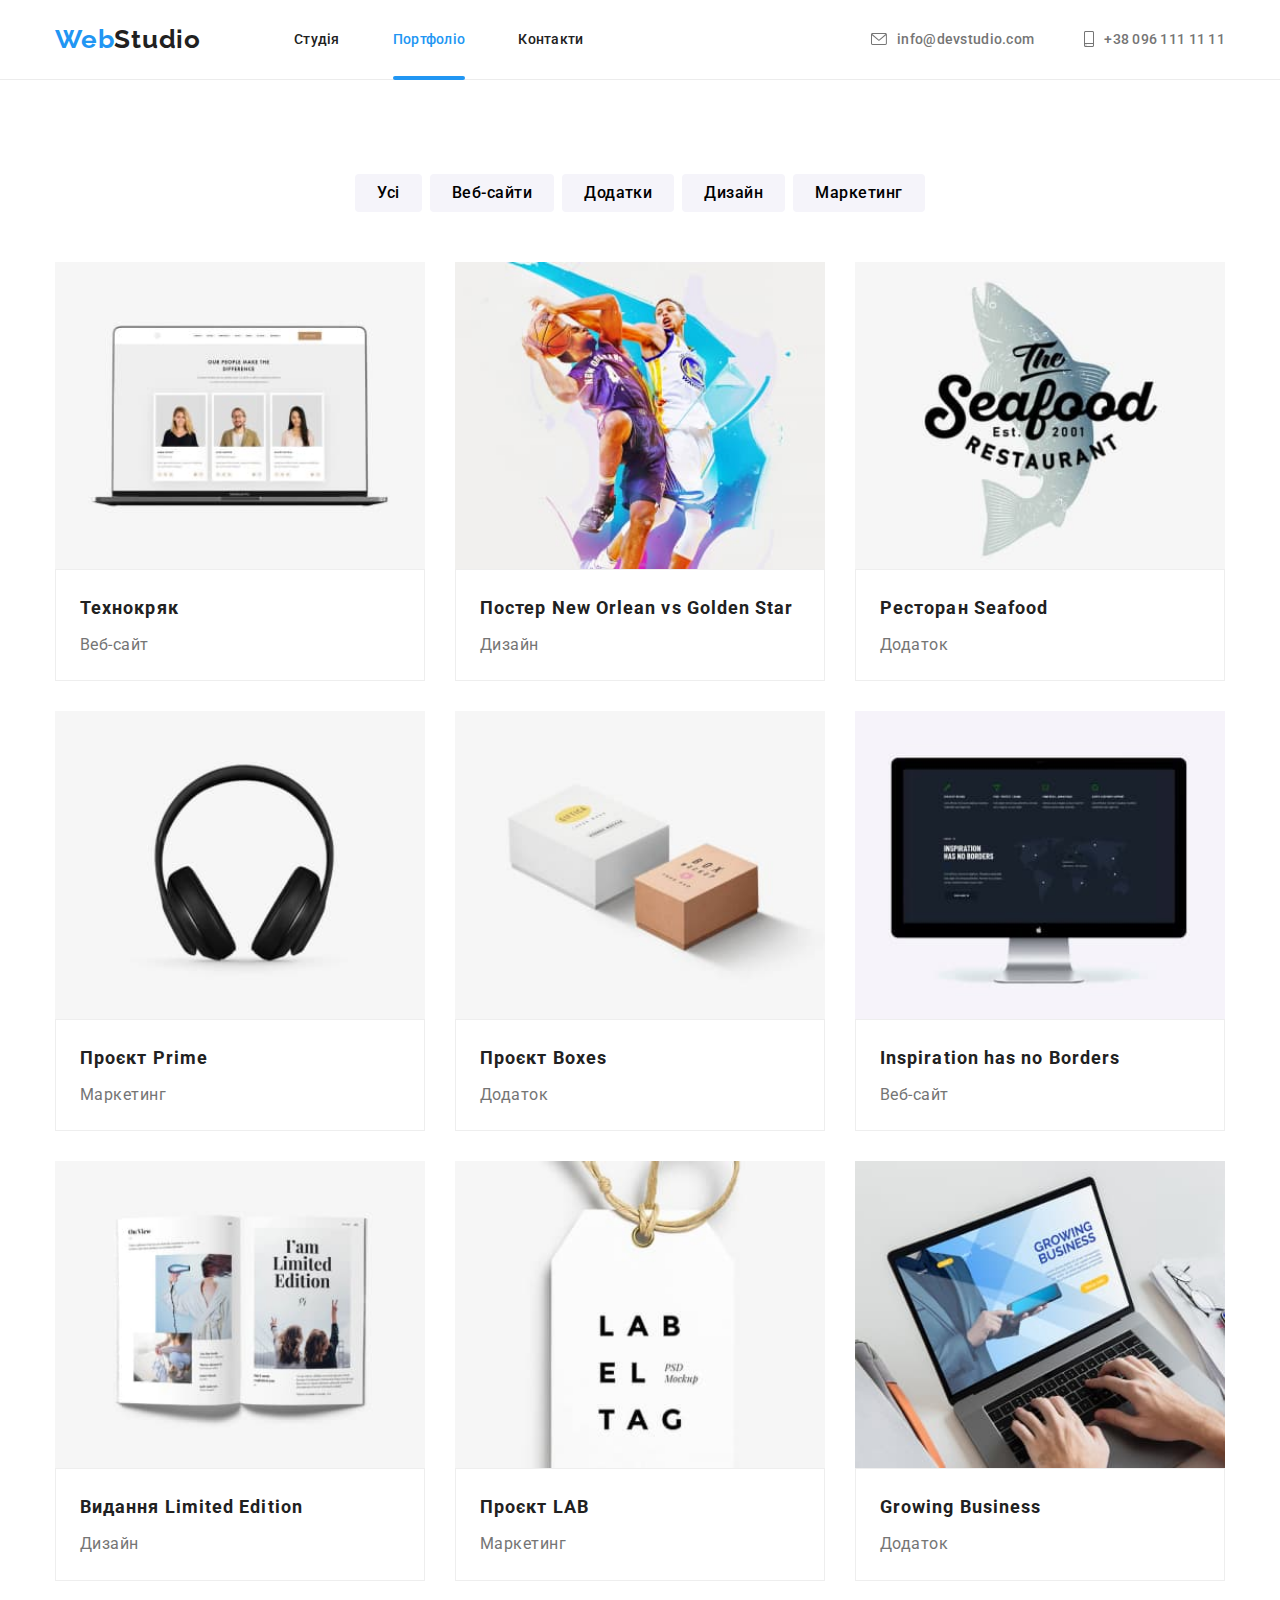
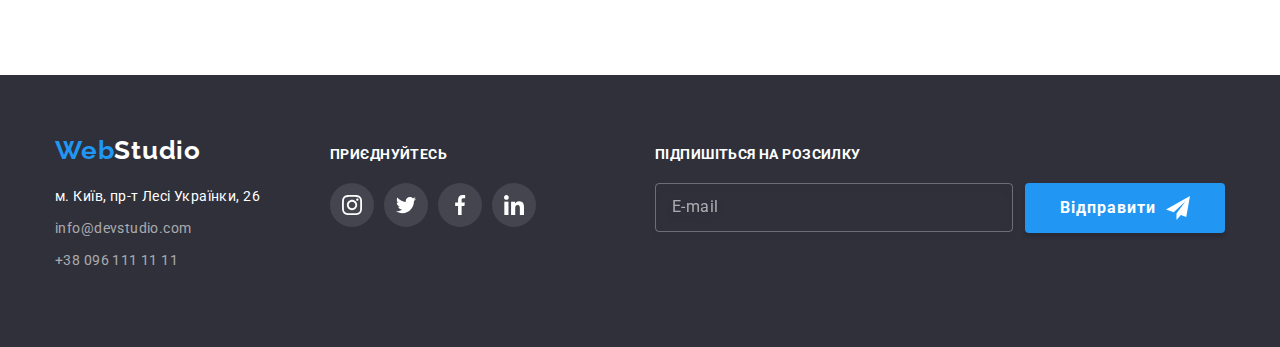
==== commit a48b7b8f: "fix bugs after review" ====
--- a/portfolio.html
+++ b/portfolio.html
@@ -40,6 +40,11 @@
 					+38 096 111 11 11
 				</a>
 			</div>
+			<button class="menu-toggle js-open-menu" aria-expanded="false" aria-controls="mobile-menu">
+				<svg width="40" height="40">
+					<use href="./images/symbol-defs.svg#icon-menu-open"></use>
+				</svg>
+			</button>
 		</div>
 	</header>
 	<main>
@@ -77,8 +82,12 @@
 					<li class="projects-item">
 						<a href="#" class="projects-item__poster">
 							<div class="projects-item__media">
-								<img width="370" srcset="./images/project-1.jpg 1x, ./images/project-1-2x.jpg 2x"
-									src="./images/project-1.jpg" alt="project">
+								<picture>
+									<source media="(min-width:768px)"
+										srcset="./images/project-1-tab.jpg 1x, ./images/project-1-tab-2x.jpg 2x" />
+									<img width="370" srcset="./images/project-1.jpg 1x, ./images/project-1-2x.jpg 2x"
+										src="./images/project-1.jpg" alt="project">
+								</picture>
 								<div class="projects-item__animated-block">
 									<p>
 										Ресурс пропонує комплексні пропозиції з різним рівнем функціоналу та сервісів. Все це дозволить
@@ -99,8 +108,12 @@
 					<li class="projects-item">
 						<a href="#" class="projects-item__poster">
 							<div class="projects-item__media">
-								<img width="370" srcset="./images/project-2.jpg 1x, ./images/project-2-2x.jpg 2x"
-									src="./images/project-2.jpg" alt="project">
+								<picture>
+									<source media="(min-width:768px)"
+										srcset="./images/project-2-tab.jpg 1x, ./images/project-2-tab-2x.jpg 2x" />
+									<img width="370" srcset="./images/project-2.jpg 1x, ./images/project-2-2x.jpg 2x"
+										src="./images/project-2.jpg" alt="project">
+								</picture>
 								<div class="projects-item__animated-block">
 									<p>
 										Ресурс пропонує комплексні пропозиції з різним рівнем функціоналу та сервісів. Все це дозволить
@@ -121,8 +134,12 @@
 					<li class="projects-item">
 						<a href="#" class="projects-item__poster">
 							<div class="projects-item__media">
-								<img width="370" srcset="./images/project-3.jpg 1x, ./images/project-3-2x.jpg 2x"
-									src="./images/project-3.jpg" alt="project">
+								<picture>
+									<source media="(min-width:768px)"
+										srcset="./images/project-3-tab.jpg 1x, ./images/project-3-tab-2x.jpg 2x" />
+									<img width="370" srcset="./images/project-3.jpg 1x, ./images/project-3-2x.jpg 2x"
+										src="./images/project-3.jpg" alt="project">
+								</picture>
 								<div class="projects-item__animated-block">
 									<p>
 										Ресурс пропонує комплексні пропозиції з різним рівнем функціоналу та сервісів. Все це дозволить
@@ -143,8 +160,12 @@
 					<li class="projects-item">
 						<a href="#" class="projects-item__poster">
 							<div class="projects-item__media">
-								<img width="370" srcset="./images/project-4.jpg 1x, ./images/project-4-2x.jpg 2x"
-									src="./images/project-4.jpg" alt="project">
+								<picture>
+									<source media="(min-width:768px)"
+										srcset="./images/project-4-tab.jpg 1x, ./images/project-4-tab-2x.jpg 2x" />
+									<img width="370" srcset="./images/project-4.jpg 1x, ./images/project-4-2x.jpg 2x"
+										src="./images/project-4.jpg" alt="project">
+								</picture>
 								<div class="projects-item__animated-block">
 									<p>
 										Ресурс пропонує комплексні пропозиції з різним рівнем функціоналу та сервісів. Все це дозволить
@@ -165,8 +186,12 @@
 					<li class="projects-item">
 						<a href="#" class="projects-item__poster">
 							<div class="projects-item__media">
-								<img width="370" srcset="./images/project-5.jpg 1x, ./images/project-5-2x.jpg 2x"
-									src="./images/project-5.jpg" alt="project">
+								<picture>
+									<source media="(min-width:768px)"
+										srcset="./images/project-5-tab.jpg 1x, ./images/project-5-tab-2x.jpg 2x" />
+									<img width="370" srcset="./images/project-5.jpg 1x, ./images/project-5-2x.jpg 2x"
+										src="./images/project-5.jpg" alt="project">
+								</picture>
 								<div class="projects-item__animated-block">
 									<p>
 										Ресурс пропонує комплексні пропозиції з різним рівнем функціоналу та сервісів. Все це дозволить
@@ -187,8 +212,12 @@
 					<li class="projects-item">
 						<a href="#" class="projects-item__poster">
 							<div class="projects-item__media">
-								<img width="370" srcset="./images/project-6.jpg 1x, ./images/project-6-2x.jpg 2x"
-									src="./images/project-6.jpg" alt="project">
+								<picture>
+									<source media="(min-width:768px)"
+										srcset="./images/project-6-tab.jpg 1x, ./images/project-6-tab-2x.jpg 2x" />
+									<img width="370" srcset="./images/project-6.jpg 1x, ./images/project-6-2x.jpg 2x"
+										src="./images/project-6.jpg" alt="project">
+								</picture>
 								<div class="projects-item__animated-block">
 									<p>
 										Ресурс пропонує комплексні пропозиції з різним рівнем функціоналу та сервісів. Все це дозволить
@@ -209,8 +238,12 @@
 					<li class="projects-item">
 						<a href="#" class="projects-item__poster">
 							<div class="projects-item__media">
-								<img width="370" srcset="./images/project-7.jpg 1x, ./images/project-7-2x.jpg 2x"
-									src="./images/project-7.jpg" alt="project">
+								<picture>
+									<source media="(min-width:768px)"
+										srcset="./images/project-7-tab.jpg 1x, ./images/project-7-tab-2x.jpg 2x" />
+									<img width="370" srcset="./images/project-7.jpg 1x, ./images/project-7-2x.jpg 2x"
+										src="./images/project-7.jpg" alt="project">
+								</picture>
 								<div class="projects-item__animated-block">
 									<p>
 										Ресурс пропонує комплексні пропозиції з різним рівнем функціоналу та сервісів. Все це дозволить
@@ -231,8 +264,12 @@
 					<li class="projects-item">
 						<a href="#" class="projects-item__poster">
 							<div class="projects-item__media">
-								<img width="370" srcset="./images/project-8.jpg 1x, ./images/project-8-2x.jpg 2x"
-									src="./images/project-8.jpg" alt="project">
+								<picture>
+									<source media="(min-width:768px)"
+										srcset="./images/project-8-tab.jpg 1x, ./images/project-8-tab-2x.jpg 2x" />
+									<img width="370" srcset="./images/project-8.jpg 1x, ./images/project-8-2x.jpg 2x"
+										src="./images/project-8.jpg" alt="project">
+								</picture>
 								<div class="projects-item__animated-block">
 									<p>
 										Ресурс пропонує комплексні пропозиції з різним рівнем функціоналу та сервісів. Все це дозволить
@@ -253,8 +290,12 @@
 					<li class="projects-item">
 						<a href="#" class="projects-item__poster">
 							<div class="projects-item__media">
-								<img width="370" srcset="./images/project-9.jpg 1x, ./images/project-9-2x.jpg 2x"
-									src="./images/project-9.jpg" alt="project">
+								<picture>
+									<source media="(min-width:768px)"
+										srcset="./images/project-9-tab.jpg 1x, ./images/project-9-tab-2x.jpg 2x" />
+									<img width="370" srcset="./images/project-9.jpg 1x, ./images/project-9-2x.jpg 2x"
+										src="./images/project-9.jpg" alt="project">
+								</picture>
 								<div class="projects-item__animated-block">
 									<p>
 										Ресурс пропонує комплексні пропозиції з різним рівнем функціоналу та сервісів. Все це дозволить
@@ -343,6 +384,35 @@
 			</div>
 		</div>
 	</footer>
+	<div class="menu-container js-menu-container" id="mobile-menu">
+		<button class="menu-toggle js-close-menu">
+			<svg width="40" height="40">
+				<use href="./images/symbol-defs.svg#icon-menu-close"></use>
+			</svg>
+		</button>
+
+		<div class="mobile-menu">
+			<ul class="mobile-menu__top">
+				<li><a href="#">Студія</a></li>
+				<li><a href="#">Портфоліо</a></li>
+				<li><a href="#">Контакти</a></li>
+			</ul>
+
+			<div class="mobile-menu__bottom">
+				<ul class="mobile-menu__contacts">
+					<li><a href="#" class="contacts-tel">+38 096 111 11 11</a></li>
+					<li><a href="#" class="contacts-mail">info@devstudio.com</a></li>
+				</ul>
+				<ul class="mobile-menu__social">
+					<li><a href="#">Instagram</a></li>
+					<li><a href="#">Twitter</a></li>
+					<li><a href="#">Facebook</a></li>
+					<li><a href="#">LinkedIn</a></li>
+				</ul>
+			</div>
+		</div>
+	</div>
+	<script src="./js/mobile-menu.js"></script>
 </body>
 
 </html>--- a/css/main.min.css
+++ b/css/main.min.css
@@ -1 +1 @@
-*{padding:0;margin:0;border:0}*,*:before,*:after{-webkit-box-sizing:border-box;box-sizing:border-box}:focus,:active{outline:none}a:focus,a:active{outline:none}nav,footer,header,aside{display:block}html,body{height:100%;width:100%;font-size:100%;line-height:1;font-size:16px;-ms-text-size-adjust:100%;-moz-text-size-adjust:100%;-webkit-text-size-adjust:100%}input,button,textarea{font-family:inherit}input::-ms-clear{display:none}button,a{cursor:pointer}button::-moz-focus-inner{padding:0;border:0}a,a:visited{text-decoration:none}a:hover{text-decoration:none}ul li{list-style:none}img{vertical-align:top}h1,h2,h3,h4,h5,h6{font-size:inherit;font-weight:inherit}body{font-family:"Raleway",sans-serif;font-family:"Roboto",sans-serif;-webkit-box-sizing:border-box;box-sizing:border-box;padding:0;margin:0;background-color:va(--colorWhite);color:var(--mainTextColor);font-size:14px}:root{--mainTextColor: #212121;--secondaryTextColor: #757575;--mainBgColor: #2F303A;--secondaryBgColor: #F5F4FA;--interactiveColor: #2196F3;--colorWhite: #fff;--containerWidth: 1170px;--textLetterSpacing: 0.03em;--animation: cubic-bezier(0.4, 0, 0.2, 1);--animationTime: 250ms}.container{max-width:var(--containerWidth);margin:0 auto;padding:0 15px}@media screen and (min-width: 1200px){.container{padding:0}}.section{padding:60px 0}@media screen and (min-width: 1200px){.section{padding:94px 0}}.title{font-weight:700;font-size:28px;line-height:1.17;text-align:center;letter-spacing:var(--textLetterSpacing)}@media screen and (min-width: 1200px){.title{font-size:36px;line-height:1.2}}img{width:100%;max-width:100%;-o-object-fit:cover;object-fit:cover}.header{padding:16px 0;border-bottom:1px solid #ececec}@media screen and (min-width: 768px){.header{padding:24px 0 25px}}@media screen and (min-width: 768px){.header__logo{margin-right:88px}}@media screen and (min-width: 1200px){.header__logo{margin-right:93px}}.header__contacts{display:none}@media screen and (min-width: 768px){.header__contacts{margin-left:auto;display:-webkit-box;display:-ms-flexbox;display:flex;-webkit-box-orient:vertical;-webkit-box-direction:normal;-ms-flex-direction:column;flex-direction:column}}.header-container{display:-webkit-box;display:-ms-flexbox;display:flex;-webkit-box-align:center;-ms-flex-align:center;align-items:center}.logo{font-family:"Raleway",sans-serif;font-weight:700;font-size:24px;line-height:1.16;letter-spacing:var(--textLetterSpacing);color:var(--mainTextColor)}.logo span{color:var(--interactiveColor)}@media screen and (min-width: 1200px){.logo{font-size:26px}}.navigation{display:none}@media screen and (min-width: 768px){.navigation{display:block}}.navigation__item{font-weight:500;line-height:1.15;letter-spacing:.02em;color:var(--mainTextColor);padding:32px 0;-webkit-transition:color var(--animationTime) var(--animation),fill var(--animationTime) var(--animation);transition:color var(--animationTime) var(--animation),fill var(--animationTime) var(--animation)}.navigation__item:not(:last-child){margin-right:50px}.navigation__item:hover,.navigation__item:focus{color:var(--interactiveColor)}.navigation__item.current{color:var(--interactiveColor);position:relative}.navigation__item.current::after{content:"";width:100%;height:4px;position:absolute;bottom:-5px;left:0;border-radius:4px;background-color:var(--interactiveColor)}@media screen and (min-width: 1200px){.navigation__item.current::after{bottom:-1px}}.contacts__item{display:-webkit-inline-box;display:-ms-inline-flexbox;display:inline-flex;-webkit-box-align:center;-ms-flex-align:center;align-items:center;font-weight:500;line-height:1;letter-spacing:.02em;color:var(--secondaryTextColor);-webkit-transition:color var(--animationTime) var(--animation),fill var(--animationTime) var(--animation);transition:color var(--animationTime) var(--animation),fill var(--animationTime) var(--animation)}.contacts__item svg{margin-right:10px}.contacts__item:hover .contacts__icon{fill:var(--interactiveColor)}.contacts__item:hover,.contacts__item:focus{color:var(--interactiveColor)}.contacts__item:not(:last-child){margin-bottom:10px}@media screen and (min-width: 1200px){.contacts__item:not(:last-child){margin-right:50px;margin-bottom:0}}.contacts__icon{fill:#757575}.menu-toggle{min-height:40px;min-width:40px;display:-webkit-box;display:-ms-flexbox;display:flex;-webkit-box-align:center;-ms-flex-align:center;align-items:center;-webkit-box-pack:center;-ms-flex-pack:center;justify-content:center;margin-left:auto;background-color:rgba(0,0,0,0);cursor:pointer;fill:var(--mainTextColor)}@media(min-width: 768px){.menu-toggle{display:none}}.menu-toggle:hover,.menu-toggle:focus{fill:var(--interactiveColor)}.menu-container{position:fixed;top:0;left:0;width:100vw;height:100vh;padding:28px 20px;background-color:var(--colorWhite);z-index:999;-webkit-transform:translateX(100%);transform:translateX(100%);-webkit-transition:-webkit-transform 250ms ease-in-out;transition:-webkit-transform 250ms ease-in-out;transition:transform 250ms ease-in-out;transition:transform 250ms ease-in-out, -webkit-transform 250ms ease-in-out}@media screen and (min-width: 400px){.menu-container{padding:48px 40px}}.menu-container.is-open{-webkit-transform:translateX(0);transform:translateX(0)}.menu-container .menu-toggle{position:absolute;top:16px;right:16px;color:#fff}.mobile-menu{padding:0;margin:0;list-style:none;display:-webkit-box;display:-ms-flexbox;display:flex;-webkit-box-orient:vertical;-webkit-box-direction:normal;-ms-flex-direction:column;flex-direction:column;-webkit-box-pack:justify;-ms-flex-pack:justify;justify-content:space-between;height:100%}.mobile-menu__top li:not(:last-child){margin-bottom:20px}@media screen and (min-width: 400px){.mobile-menu__top li:not(:last-child){margin-bottom:32px}}.mobile-menu__top li a{font-weight:500;font-size:24px;line-height:1.17;letter-spacing:.02em;color:var(--mainTextColor)}.mobile-menu__top li a:hover,.mobile-menu__top li a:focus{color:var(--interactiveColor)}@media screen and (min-width: 400px){.mobile-menu__top li a{font-size:40px}}.mobile-menu__contacts{margin-bottom:64px}.mobile-menu__contacts .contacts-tel{display:inline-block;font-weight:500;font-size:20px;line-height:1.17;letter-spacing:.02em;color:var(--interactiveColor);margin-bottom:20px}@media screen and (min-width: 400px){.mobile-menu__contacts .contacts-tel{font-size:34px;margin-bottom:32px}}.mobile-menu__contacts .contacts-mail{font-weight:500;font-size:16px;line-height:28px;letter-spacing:.02em;color:var(--secondaryTextColor)}.mobile-menu__contacts .contacts-mail:hover,.mobile-menu__contacts .contacts-mail:focus{color:var(--interactiveColor)}@media screen and (min-width: 400px){.mobile-menu__contacts .contacts-mail{font-size:24px}}.mobile-menu__social{display:-webkit-box;display:-ms-flexbox;display:flex;gap:20px}.mobile-menu__social li{position:relative}.mobile-menu__social li:not(:first-child)::before{content:"";position:absolute;top:0;left:-10px;width:1px;height:100%;background-color:rgba(33,33,33,.2)}.mobile-menu__social li a{font-weight:500;font-size:14px;line-height:1.22;letter-spacing:.02em;color:var(--interactiveColor);position:relative}@media screen and (min-width: 400px){.mobile-menu__social li a{font-size:16px}}.promo{padding:118px 40px;max-width:1600px;margin-left:auto;margin-right:auto;background-image:-webkit-gradient(linear, left top, right top, from(rgba(47, 48, 58, 0.4)), to(rgba(47, 48, 58, 0.4))),url(../images/promo-bj.jpg);background-image:linear-gradient(to right, rgba(47, 48, 58, 0.4), rgba(47, 48, 58, 0.4)),url(../images/promo-bj.jpg);background-position:center;background-repeat:no-repeat;background-size:cover}@media(min-device-pixel-ratio: 2),(-webkit-min-device-pixel-ratio: 2),(min-resolution: 192dpi),(min-resolution: 2dppx){.promo .box{background-image:-webkit-gradient(linear, left top, right top, from(rgba(47, 48, 58, 0.4)), to(rgba(47, 48, 58, 0.4))),url(../images/promo-bj-2x.jpg);background-image:linear-gradient(to right, rgba(47, 48, 58, 0.4), rgba(47, 48, 58, 0.4)),url(../images/promo-bj-2x.jpg)}}@media screen and (min-width: 1200px){.promo{padding:200px 0}}.promo__wrapper{max-width:400px;margin:0 auto;display:-webkit-box;display:-ms-flexbox;display:flex;-webkit-box-orient:vertical;-webkit-box-direction:normal;-ms-flex-direction:column;flex-direction:column;-webkit-box-pack:center;-ms-flex-pack:center;justify-content:center}@media screen and (min-width: 1200px){.promo__wrapper{max-width:800px}}.promo__title{font-weight:900;font-size:26px;line-height:1.61;text-align:center;letter-spacing:.06em;text-transform:uppercase;color:var(--colorWhite);margin-bottom:30px}@media screen and (min-width: 1200px){.promo__title{font-size:44px;line-height:1.36}}@media screen and (min-width: 768px){.features-container{display:-webkit-box;display:-ms-flexbox;display:flex;-ms-flex-wrap:wrap;flex-wrap:wrap;row-gap:30px}}@media screen and (min-width: 768px)and (max-width: 1024px){.features-container{margin:0 -15px}}@media screen and (max-width: 767px){.features-container__item{margin-bottom:30px}}@media screen and (min-width: 768px)and (max-width: 1024px){.features-container__item{margin:0 15px}}@media screen and (min-width: 1200px){.features-container__item:not(:last-child){margin-right:30px}}@media screen and (min-width: 768px){.features-item{width:calc((100% - 60px)/2)}}@media screen and (min-width: 1200px){.features-item{max-width:270px}}.features-item__icon{width:100%;height:120px;display:-webkit-box;display:-ms-flexbox;display:flex;-webkit-box-pack:center;-ms-flex-pack:center;justify-content:center;-webkit-box-align:center;-ms-flex-align:center;align-items:center;margin-bottom:30px;background:var(--secondaryBgColor);border-radius:4px}@media screen and (min-width: 1200px){.features-item__icon{width:270px}}.features-item__title{font-weight:700;line-height:1.15;letter-spacing:var(--textLetterSpacing);text-transform:uppercase;margin-bottom:10px}@media screen and (max-width: 767px){.features-item__title{text-align:center}}.features-item__text{line-height:1.5;letter-spacing:var(--textLetterSpacing);color:var(--secondaryTextColor)}.work{padding-bottom:94px}@media screen and (max-width: 1024px){.work{display:none}}.work__title{margin-bottom:50px}.work-wrapper{display:-webkit-box;display:-ms-flexbox;display:flex;gap:30px}.work-item{position:relative}.work-item__title{position:absolute;left:0;bottom:0;width:100%;min-height:70px;display:-webkit-box;display:-ms-flexbox;display:flex;-webkit-box-pack:center;-ms-flex-pack:center;justify-content:center;-webkit-box-align:center;-ms-flex-align:center;align-items:center;background:rgba(47,48,58,.8);line-height:1.14;font-weight:700;letter-spacing:var(--textLetterSpacing);text-transform:uppercase;color:var(--colorWhite)}.team{background-color:var(--secondaryBgColor)}.team__title{margin-bottom:30px}@media screen and (min-width: 1024px){.team__title{margin-bottom:50px}}@media screen and (min-width: 768px){.team-wrapper{display:-webkit-box;display:-ms-flexbox;display:flex;-ms-flex-wrap:wrap;flex-wrap:wrap;row-gap:30px}}@media screen and (min-width: 1200px){.team-wrapper{gap:30px}}@media screen and (min-width: 768px)and (max-width: 1024px){.team-wrapper{margin:0 -15px}}.team-item{width:100%;background-color:var(--colorWhite);-webkit-box-shadow:0px 1px 3px rgba(0,0,0,.12),0px 1px 1px rgba(0,0,0,.14),0px 2px 1px rgba(0,0,0,.2);box-shadow:0px 1px 3px rgba(0,0,0,.12),0px 1px 1px rgba(0,0,0,.14),0px 2px 1px rgba(0,0,0,.2);border-radius:0px 0px 4px 4px}@media screen and (max-width: 767px){.team-item{margin-bottom:30px}}@media screen and (min-width: 768px)and (max-width: 1024px){.team-item{margin:0 15px}}@media screen and (min-width: 768px){.team-item{width:calc((100% - 60px)/2)}}@media screen and (min-width: 1200px){.team-item{max-width:270px}}.team-item__wrapper{padding:30px 0}.team-item__links{display:-webkit-box;display:-ms-flexbox;display:flex;-webkit-box-pack:center;-ms-flex-pack:center;justify-content:center;-webkit-box-align:center;-ms-flex-align:center;align-items:center;gap:10px}.team-item__name{font-weight:500;font-size:16px;line-height:1.2;text-align:center;letter-spacing:var(--textLetterSpacing);margin-bottom:10px}.team-item__position{font-size:16px;line-height:1.2;text-align:center;letter-spacing:var(--textLetterSpacing);color:var(--secondaryTextColor);margin-bottom:16px}.partners__title{margin-bottom:30px}@media screen and (min-width: 1024px){.partners__title{margin-bottom:50px}}.partners-wrapper{display:-webkit-box;display:-ms-flexbox;display:flex;-ms-flex-wrap:wrap;flex-wrap:wrap;row-gap:30px}@media screen and (max-width: 1200px){.partners-wrapper{margin:0 -15px}}@media screen and (min-width: 1200px){.partners-wrapper{-webkit-column-gap:30px;-moz-column-gap:30px;column-gap:30px}}.partners-item{width:calc((100% - 60px)/2);height:92px;border-radius:4px}@media screen and (max-width: 1200px){.partners-item{margin:0 15px}}@media screen and (min-width: 768px)and (max-width: 1024px){.partners-item{width:calc((100% - 90px)/3)}}@media screen and (min-width: 1200px){.partners-item{width:170px}}.partners-item__link{width:100%;height:100%;display:-webkit-box;display:-ms-flexbox;display:flex;-webkit-box-pack:center;-ms-flex-pack:center;justify-content:center;-webkit-box-align:center;-ms-flex-align:center;align-items:center;border:1px solid #afb1b8;border-radius:4px;-webkit-transition:border-color var(--animationTime) var(--animation),fill var(--animationTime) var(--animation);transition:border-color var(--animationTime) var(--animation),fill var(--animationTime) var(--animation)}.partners-item__link:hover,.partners-item__link:focus{border-color:var(--interactiveColor)}.partners-item__link:hover .partners-item__icon,.partners-item__link:focus .partners-item__icon{fill:var(--interactiveColor)}.partners-item__icon{fill:#afb1b8;-webkit-transition:fill var(--animationTime) var(--animation);transition:fill var(--animationTime) var(--animation)}.projects__navigation{margin-bottom:50px}.projects-wrapper{display:-webkit-box;display:-ms-flexbox;display:flex;-ms-flex-wrap:wrap;flex-wrap:wrap;gap:30px}.projects-item{width:100%;max-width:370px;background-color:var(--colorWhite);position:relative}.projects-item__wrapper{padding:20px 24px;border:1px solid #eee}.projects-item__poster{display:block;-webkit-transition:-webkit-box-shadow var(--animationTime) var(--animation);transition:-webkit-box-shadow var(--animationTime) var(--animation);transition:box-shadow var(--animationTime) var(--animation);transition:box-shadow var(--animationTime) var(--animation), -webkit-box-shadow var(--animationTime) var(--animation)}.projects-item__poster:hover,.projects-item__poster:focus{-webkit-box-shadow:0px 1px 1px rgba(0,0,0,.12),0px 4px 4px rgba(0,0,0,.06),1px 4px 6px rgba(0,0,0,.16);box-shadow:0px 1px 1px rgba(0,0,0,.12),0px 4px 4px rgba(0,0,0,.06),1px 4px 6px rgba(0,0,0,.16)}.projects-item__poster:hover .projects-item__animated-block,.projects-item__poster:focus .projects-item__animated-block{-webkit-transform:translateY(0);transform:translateY(0)}.projects-item__media{position:relative;overflow:hidden}.projects-item__animated-block{position:absolute;left:0;bottom:0;width:100%;height:100%;background:rgba(33,150,243,.9);padding:63px 24px;-webkit-transform:translateY(101%);transform:translateY(101%);-webkit-transition:-webkit-transform var(--animationTime) var(--animation);transition:-webkit-transform var(--animationTime) var(--animation);transition:transform var(--animationTime) var(--animation);transition:transform var(--animationTime) var(--animation), -webkit-transform var(--animationTime) var(--animation)}.projects-item__animated-block p{font-size:18px;line-height:1.56;letter-spacing:var(--textLetterSpacing);color:var(--colorWhite)}.projects-item__title{font-weight:700;font-size:18px;line-height:2;margin-bottom:4px;letter-spacing:.06em;color:var(--mainTextColor)}.projects-item__category{font-weight:400;font-size:16px;line-height:1.9;letter-spacing:var(--textLetterSpacing);color:var(--secondaryTextColor)}.projects-navigation{display:-webkit-box;display:-ms-flexbox;display:flex;-webkit-box-pack:center;-ms-flex-pack:center;justify-content:center}.projects-navigation li:not(:last-child){margin-right:8px}.projects-navigation__item{border-radius:4px;padding:6px 22px;background-color:var(--secondaryBgColor);font-weight:500;font-size:16px;line-height:1.6;text-align:center;letter-spacing:var(--textLetterSpacing);-webkit-transition:background-color var(--animationTime) var(--animation),color var(--animationTime) var(--animation),-webkit-box-shadow var(--animationTime) var(--animation);transition:background-color var(--animationTime) var(--animation),color var(--animationTime) var(--animation),-webkit-box-shadow var(--animationTime) var(--animation);transition:background-color var(--animationTime) var(--animation),color var(--animationTime) var(--animation),box-shadow var(--animationTime) var(--animation);transition:background-color var(--animationTime) var(--animation),color var(--animationTime) var(--animation),box-shadow var(--animationTime) var(--animation),-webkit-box-shadow var(--animationTime) var(--animation)}.projects-navigation__item:hover,.projects-navigation__item:focus{background-color:var(--interactiveColor);color:var(--colorWhite);-webkit-box-shadow:0px 3px 1px rgba(0,0,0,.1),0px 1px 2px rgba(0,0,0,.08),0px 2px 2px rgba(0,0,0,.12);box-shadow:0px 3px 1px rgba(0,0,0,.1),0px 1px 2px rgba(0,0,0,.08),0px 2px 2px rgba(0,0,0,.12)}.social-link{width:44px;height:44px}.social-link a{width:100%;height:100%;border-radius:50%;display:-webkit-box;display:-ms-flexbox;display:flex;-webkit-box-pack:center;-ms-flex-pack:center;justify-content:center;-webkit-box-align:center;-ms-flex-align:center;align-items:center;-webkit-transition:background-color var(--animationTime) var(--animation);transition:background-color var(--animationTime) var(--animation)}.social-link a:hover,.social-link a:focus{background-color:var(--interactiveColor)}.social-link a:hover .social-icon,.social-link a:focus .social-icon{fill:var(--colorWhite)}.social-link .social-icon{fill:#afb1b8;-webkit-transition:fill var(--animationTime) var(--animation);transition:fill var(--animationTime) var(--animation)}.action-button{width:100%;max-width:200px;margin:0 auto;background:var(--interactiveColor);-webkit-box-shadow:0px 4px 4px rgba(0,0,0,.15);box-shadow:0px 4px 4px rgba(0,0,0,.15);padding:10px 0;border-radius:4px;font-family:"Roboto";font-weight:700;font-size:16px;line-height:1.87;text-align:center;display:-webkit-box;display:-ms-flexbox;display:flex;-webkit-box-align:center;-ms-flex-align:center;align-items:center;-webkit-box-pack:center;-ms-flex-pack:center;justify-content:center;letter-spacing:.06em;color:var(--colorWhite)}@media screen and (min-width: 1200px){.action-button{max-width:216px;padding:10px 0}}.footer{background:var(--mainBgColor);padding:60px 0}@media screen and (min-width: 768px){.footer .container{display:-webkit-box;display:-ms-flexbox;display:flex;-ms-flex-wrap:wrap;flex-wrap:wrap;-webkit-box-align:baseline;-ms-flex-align:baseline;align-items:baseline;-ms-flex-pack:distribute;justify-content:space-around}}.footer__links{text-align:center}@media screen and (min-width: 768px){.footer__links{text-align:left}}@media screen and (min-width: 900px){.footer__links{margin-left:auto}}@media screen and (min-width: 1200px){.footer__links{text-align:left;margin-left:70px}}@media screen and (min-width: 900px){.footer__form{margin-left:auto}}.footer-contacts{margin-bottom:60px}@media(max-width: 1200px){.footer-contacts{text-align:center}}.footer-contacts__logo{display:inline-block;margin-bottom:20px;color:var(--colorWhite)}.footer-contacts__address{font-style:normal;line-height:1.7;letter-spacing:var(--textLetterSpacing);color:var(--colorWhite);margin-bottom:8px}.footer-contacts__contact{display:block;line-height:1.7;letter-spacing:var(--textLetterSpacing);color:rgba(255,255,255,.6);-webkit-transition:color var(--animationTime) var(--animation);transition:color var(--animationTime) var(--animation);margin-bottom:8px}.footer-contacts__contact:hover,.footer-contacts__contact:focus{color:var(--colorWhite)}.footer-social{max-width:206px;display:-webkit-box;display:-ms-flexbox;display:flex;-webkit-box-pack:center;-ms-flex-pack:center;justify-content:center;-webkit-box-align:center;-ms-flex-align:center;align-items:center;gap:10px;margin:0 auto 60px}.footer-social .social-link{border-radius:50%;background-color:rgba(255,255,255,.1)}.footer-social .social-link a:hover{background-color:var(--interactiveColor)}.footer-social .social-link .social-icon{fill:var(--colorWhite)}.footer-links__title{font-weight:700;font-size:14px;line-height:1.14;letter-spacing:var(--textLetterSpacing);text-transform:uppercase;color:var(--colorWhite);margin-bottom:20px}@media(max-width: 1200px){.footer-links__title{text-align:center}}@media screen and (min-width: 1200px){.footer-form .form-wrapper{display:-webkit-box;display:-ms-flexbox;display:flex;-webkit-box-align:center;-ms-flex-align:center;align-items:center}}.footer-form .form-wrapper__input{width:100%;margin-right:12px;background-color:rgba(0,0,0,0);border:1px solid rgba(255,255,255,.3);-webkit-filter:drop-shadow(0px 4px 4px rgba(0, 0, 0, 0.15));filter:drop-shadow(0px 4px 4px rgba(0, 0, 0, 0.15));border-radius:4px;padding:15px 16px;color:#fff;margin-bottom:20px}@media screen and (min-width: 768px){.footer-form .form-wrapper__input{width:450px}}@media screen and (min-width: 900px){.footer-form .form-wrapper__input{width:358px;margin-bottom:0}}.footer-form .form-wrapper__input::-webkit-input-placeholder{font-size:16px;line-height:1.25;letter-spacing:var(--textLetterSpacing);color:rgba(255,255,255,.6);font-weight:400}.footer-form .form-wrapper__input::-moz-placeholder{font-size:16px;line-height:1.25;letter-spacing:var(--textLetterSpacing);color:rgba(255,255,255,.6);font-weight:400}.footer-form .form-wrapper__input:-ms-input-placeholder{font-size:16px;line-height:1.25;letter-spacing:var(--textLetterSpacing);color:rgba(255,255,255,.6);font-weight:400}.footer-form .form-wrapper__input::-ms-input-placeholder{font-size:16px;line-height:1.25;letter-spacing:var(--textLetterSpacing);color:rgba(255,255,255,.6);font-weight:400}.footer-form .form-wrapper__input::placeholder{font-size:16px;line-height:1.25;letter-spacing:var(--textLetterSpacing);color:rgba(255,255,255,.6);font-weight:400}.footer-form .send-icon{margin-left:10px}.backdrop{width:100%;height:100%;position:fixed;left:0;top:0;background-color:rgba(0,0,0,.2);opacity:1;-webkit-transition:opacity var(--animationTime) var(--animation);transition:opacity var(--animationTime) var(--animation)}.backdrop.is-hidden{opacity:0;pointer-events:none}.backdrop.is-hidden .modal{-webkit-transform:translate(-50%, -50%) scale(0.85);transform:translate(-50%, -50%) scale(0.85)}.modal{position:absolute;top:50%;left:50%;-webkit-transform:translate(-50%, -50%) scale(1);transform:translate(-50%, -50%) scale(1);min-width:94%;min-height:609px;-webkit-box-shadow:0px 1px 3px rgba(0,0,0,.12),0px 1px 1px rgba(0,0,0,.14),0px 2px 1px rgba(0,0,0,.2);box-shadow:0px 1px 3px rgba(0,0,0,.12),0px 1px 1px rgba(0,0,0,.14),0px 2px 1px rgba(0,0,0,.2);border-radius:4px;background-color:var(--colorWhite);-webkit-transition:-webkit-transform var(--animationTime) var(--animation);transition:-webkit-transform var(--animationTime) var(--animation);transition:transform var(--animationTime) var(--animation);transition:transform var(--animationTime) var(--animation), -webkit-transform var(--animationTime) var(--animation)}@media screen and (min-width: 1200px){.modal{min-width:528px;min-height:521px}}.modal-close{width:30px;height:30px;border-radius:50%;border:1px solid rgba(0,0,0,.1);background-color:var(--colorWhite);position:absolute;top:8px;right:8px;display:-webkit-box;display:-ms-flexbox;display:flex;-webkit-box-pack:center;-ms-flex-pack:center;justify-content:center;-webkit-box-align:center;-ms-flex-align:center;align-items:center;-webkit-transition:fill var(--animationTime) var(--animation);transition:fill var(--animationTime) var(--animation)}.modal-close:hover .close-icon{fill:var(--interactiveColor)}.modal-wrapper{padding:40px 20px}@media screen and (min-width: 400px){.modal-wrapper{padding:40px}}.modal-title{font-size:20px;font-weight:700;line-height:1.15;letter-spacing:var(--textLetterSpacing);text-align:center;margin-bottom:12px}.modal-form{display:-webkit-box;display:-ms-flexbox;display:flex;-webkit-box-orient:vertical;-webkit-box-direction:normal;-ms-flex-direction:column;flex-direction:column}.modal-field{display:-webkit-box;display:-ms-flexbox;display:flex;-webkit-box-orient:vertical;-webkit-box-direction:normal;-ms-flex-direction:column;flex-direction:column;position:relative}.modal-field:focus-within>.modal-field__input{border-color:var(--interactiveColor)}.modal-field:focus-within>.modal-field__icon{fill:var(--interactiveColor)}.modal-field .modal-field__name{font-size:12px;line-height:1.15;letter-spacing:.01em;color:var(--secondaryTextColor);margin-bottom:4px}.modal-field__input{border:1px solid rgba(33,33,33,.2);border-radius:4px;margin-bottom:10px;padding:12px 42px;font-size:14px;line-height:1.15;letter-spacing:.01em;color:var(--mainTextColor);-webkit-transition:border-color var(--animationTime) var(--animation);transition:border-color var(--animationTime) var(--animation);background-color:rgba(0,0,0,0)}.modal-field__input::-webkit-input-placeholder{font-size:12px;line-height:1.15;letter-spacing:.01em;color:rgba(117,117,117,.5)}.modal-field__input::-moz-placeholder{font-size:12px;line-height:1.15;letter-spacing:.01em;color:rgba(117,117,117,.5)}.modal-field__input:-ms-input-placeholder{font-size:12px;line-height:1.15;letter-spacing:.01em;color:rgba(117,117,117,.5)}.modal-field__input::-ms-input-placeholder{font-size:12px;line-height:1.15;letter-spacing:.01em;color:rgba(117,117,117,.5)}.modal-field__input::placeholder{font-size:12px;line-height:1.15;letter-spacing:.01em;color:rgba(117,117,117,.5)}.modal-field__textarea{resize:none;min-height:120px;padding:12px 16px;margin-bottom:0}.modal-field__icon{position:absolute;left:12px;bottom:20px;-webkit-transition:fill var(--animationTime) var(--animation);transition:fill var(--animationTime) var(--animation)}.modal-terms{margin-top:20px;display:-webkit-box;display:-ms-flexbox;display:flex;-webkit-box-pack:center;-ms-flex-pack:center;justify-content:center;-webkit-box-align:center;-ms-flex-align:center;align-items:center;font-size:10px;color:var(--secondaryTextColor);line-height:1.17;letter-spacing:var(--textLetterSpacing)}@media screen and (min-width: 400px){.modal-terms{font-size:12px}}@media screen and (min-width: 1200px){.modal-terms{font-size:14px;line-height:1.72}}.modal-terms__link{color:var(--interactiveColor);text-decoration:underline;margin-left:5px}.terms-hide-checkbox{-webkit-appearance:none;-moz-appearance:none;appearance:none}.terms-hide-checkbox:checked+.terms-checkbox{background-color:var(--interactiveColor);border-color:var(--interactiveColor)}.terms-checkbox{display:-webkit-box;display:-ms-flexbox;display:flex;-webkit-box-align:center;-ms-flex-align:center;align-items:center;width:16px;height:15px;border-radius:2px;border:2px solid var(--mainTextColor);fill:var(--colorWhite);margin-right:5px;-webkit-transition:background-color var(--animationTime) var(--animation),border-color var(--animationTime) var(--animation);transition:background-color var(--animationTime) var(--animation),border-color var(--animationTime) var(--animation)}.form__button{max-width:200px;margin-top:30px}/*# sourceMappingURL=main.min.css.map */+*{padding:0;margin:0;border:0}*,*:before,*:after{-webkit-box-sizing:border-box;box-sizing:border-box}:focus,:active{outline:none}a:focus,a:active{outline:none}nav,footer,header,aside{display:block}html,body{height:100%;width:100%;font-size:100%;line-height:1;font-size:16px;-ms-text-size-adjust:100%;-moz-text-size-adjust:100%;-webkit-text-size-adjust:100%}input,button,textarea{font-family:inherit}input::-ms-clear{display:none}button,a{cursor:pointer}button::-moz-focus-inner{padding:0;border:0}a,a:visited{text-decoration:none}a:hover{text-decoration:none}ul li{list-style:none}img{vertical-align:top}h1,h2,h3,h4,h5,h6{font-size:inherit;font-weight:inherit}body{font-family:"Raleway",sans-serif;font-family:"Roboto",sans-serif;-webkit-box-sizing:border-box;box-sizing:border-box;padding:0;margin:0;background-color:va(--colorWhite);color:var(--mainTextColor);font-size:14px}:root{--mainTextColor: #212121;--secondaryTextColor: #757575;--mainBgColor: #2F303A;--secondaryBgColor: #F5F4FA;--interactiveColor: #2196F3;--colorWhite: #fff;--containerWidthMobile: 450px;--containerWidthTablet: 738px;--containerWidth: 1170px;--textLetterSpacing: 0.03em;--animation: cubic-bezier(0.4, 0, 0.2, 1);--animationTime: 250ms}.container{max-width:var(--containerWidthMobile);margin:0 auto;padding:0 15px}@media screen and (min-width: 768px){.container{max-width:var(--containerWidthTablet)}}@media screen and (min-width: 1200px){.container{max-width:var(--containerWidth);padding:0}}.section{padding:60px 0}@media screen and (min-width: 1200px){.section{padding:94px 0}}.title{font-weight:700;font-size:28px;line-height:1.17;text-align:center;letter-spacing:var(--textLetterSpacing)}@media screen and (min-width: 1200px){.title{font-size:36px;line-height:1.2}}img{width:100%;max-width:100%;-o-object-fit:cover;object-fit:cover}.header{padding:16px 0;border-bottom:1px solid #ececec}@media screen and (min-width: 768px){.header{padding:24px 0 25px}}.header-container{max-width:var(--containerWidth)}@media screen and (min-width: 768px){.header__logo{margin-right:88px}}@media screen and (min-width: 1200px){.header__logo{margin-right:93px}}.header__contacts{display:none}@media screen and (min-width: 768px){.header__contacts{margin-left:auto;display:-webkit-box;display:-ms-flexbox;display:flex;-webkit-box-orient:vertical;-webkit-box-direction:normal;-ms-flex-direction:column;flex-direction:column}}@media screen and (min-width: 1200px){.header__contacts{-webkit-box-orient:horizontal;-webkit-box-direction:normal;-ms-flex-direction:row;flex-direction:row}}.header-container{display:-webkit-box;display:-ms-flexbox;display:flex;-webkit-box-align:center;-ms-flex-align:center;align-items:center}.logo{font-family:"Raleway",sans-serif;font-weight:700;font-size:24px;line-height:1.16;letter-spacing:var(--textLetterSpacing);color:var(--mainTextColor)}.logo span{color:var(--interactiveColor)}@media screen and (min-width: 1200px){.logo{font-size:26px}}.navigation{display:none}@media screen and (min-width: 768px){.navigation{display:block}}.navigation__item{font-weight:500;line-height:1.15;letter-spacing:.02em;color:var(--mainTextColor);padding:32px 0;-webkit-transition:color var(--animationTime) var(--animation),fill var(--animationTime) var(--animation);transition:color var(--animationTime) var(--animation),fill var(--animationTime) var(--animation)}.navigation__item:not(:last-child){margin-right:50px}.navigation__item:hover,.navigation__item:focus{color:var(--interactiveColor)}.navigation__item.current{color:var(--interactiveColor);position:relative}.navigation__item.current::after{content:"";width:100%;height:4px;position:absolute;bottom:-5px;left:0;border-radius:4px;background-color:var(--interactiveColor)}@media screen and (min-width: 1200px){.navigation__item.current::after{bottom:-1px}}.contacts__item{display:-webkit-inline-box;display:-ms-inline-flexbox;display:inline-flex;-webkit-box-align:center;-ms-flex-align:center;align-items:center;font-weight:500;line-height:1;letter-spacing:.02em;color:var(--secondaryTextColor);-webkit-transition:color var(--animationTime) var(--animation),fill var(--animationTime) var(--animation);transition:color var(--animationTime) var(--animation),fill var(--animationTime) var(--animation)}.contacts__item svg{margin-right:10px}.contacts__item:hover .contacts__icon{fill:var(--interactiveColor)}.contacts__item:hover,.contacts__item:focus{color:var(--interactiveColor)}.contacts__item:not(:last-child){margin-bottom:10px}@media screen and (min-width: 1200px){.contacts__item:not(:last-child){margin-right:50px;margin-bottom:0}}.contacts__icon{fill:#757575}.menu-toggle{min-height:40px;min-width:40px;display:-webkit-box;display:-ms-flexbox;display:flex;-webkit-box-align:center;-ms-flex-align:center;align-items:center;-webkit-box-pack:center;-ms-flex-pack:center;justify-content:center;margin-left:auto;background-color:rgba(0,0,0,0);cursor:pointer;fill:var(--mainTextColor)}@media(min-width: 768px){.menu-toggle{display:none}}.menu-toggle:hover,.menu-toggle:focus{fill:var(--interactiveColor)}.menu-container{position:fixed;top:0;left:0;width:100vw;height:100vh;padding:28px 20px;background-color:var(--colorWhite);z-index:999;-webkit-transform:translateX(100%);transform:translateX(100%);-webkit-transition:-webkit-transform 250ms ease-in-out;transition:-webkit-transform 250ms ease-in-out;transition:transform 250ms ease-in-out;transition:transform 250ms ease-in-out, -webkit-transform 250ms ease-in-out}@media screen and (min-width: 400px){.menu-container{padding:48px 40px}}.menu-container.is-open{-webkit-transform:translateX(0);transform:translateX(0)}.menu-container .menu-toggle{position:absolute;top:16px;right:16px;color:#fff}.mobile-menu{padding:0;margin:0;list-style:none;display:-webkit-box;display:-ms-flexbox;display:flex;-webkit-box-orient:vertical;-webkit-box-direction:normal;-ms-flex-direction:column;flex-direction:column;-webkit-box-pack:justify;-ms-flex-pack:justify;justify-content:space-between;height:100%}.mobile-menu__top li:not(:last-child){margin-bottom:20px}@media screen and (min-width: 400px){.mobile-menu__top li:not(:last-child){margin-bottom:32px}}.mobile-menu__top li a{font-weight:500;font-size:24px;line-height:1.17;letter-spacing:.02em;color:var(--mainTextColor)}.mobile-menu__top li a:hover,.mobile-menu__top li a:focus{color:var(--interactiveColor)}@media screen and (min-width: 400px){.mobile-menu__top li a{font-size:40px}}.mobile-menu__contacts{margin-bottom:64px}.mobile-menu__contacts .contacts-tel{display:inline-block;font-weight:500;font-size:20px;line-height:1.17;letter-spacing:.02em;color:var(--interactiveColor);margin-bottom:20px}@media screen and (min-width: 400px){.mobile-menu__contacts .contacts-tel{font-size:34px;margin-bottom:32px}}.mobile-menu__contacts .contacts-mail{font-weight:500;font-size:16px;line-height:28px;letter-spacing:.02em;color:var(--secondaryTextColor)}.mobile-menu__contacts .contacts-mail:hover,.mobile-menu__contacts .contacts-mail:focus{color:var(--interactiveColor)}@media screen and (min-width: 400px){.mobile-menu__contacts .contacts-mail{font-size:24px}}.mobile-menu__social{display:-webkit-box;display:-ms-flexbox;display:flex;gap:20px}.mobile-menu__social li{position:relative}.mobile-menu__social li:not(:first-child)::before{content:"";position:absolute;top:0;left:-10px;width:1px;height:100%;background-color:rgba(33,33,33,.2)}.mobile-menu__social li a{font-weight:500;font-size:14px;line-height:1.22;letter-spacing:.02em;color:var(--interactiveColor);position:relative}@media screen and (min-width: 400px){.mobile-menu__social li a{font-size:16px}}.promo{padding:118px 0;max-width:1600px;margin-left:auto;margin-right:auto;background-image:-webkit-gradient(linear, left top, right top, from(rgba(47, 48, 58, 0.4)), to(rgba(47, 48, 58, 0.4))),url(../images/promo-bj-mob.jpg);background-image:linear-gradient(to right, rgba(47, 48, 58, 0.4), rgba(47, 48, 58, 0.4)),url(../images/promo-bj-mob.jpg);background-position:center;background-repeat:no-repeat;background-size:cover}@media(min-device-pixel-ratio: 2),(-webkit-min-device-pixel-ratio: 2),(min-resolution: 192dpi),(min-resolution: 2dppx){.promo{background-image:-webkit-gradient(linear, left top, right top, from(rgba(47, 48, 58, 0.4)), to(rgba(47, 48, 58, 0.4))),url(../images/promo-bj-mob-2x.jpg);background-image:linear-gradient(to right, rgba(47, 48, 58, 0.4), rgba(47, 48, 58, 0.4)),url(../images/promo-bj-mob-2x.jpg)}}@media screen and (min-width: 768px){.promo{padding:200px 0;background-image:-webkit-gradient(linear, left top, right top, from(rgba(47, 48, 58, 0.4)), to(rgba(47, 48, 58, 0.4))),url(../images/promo-bj.jpg);background-image:linear-gradient(to right, rgba(47, 48, 58, 0.4), rgba(47, 48, 58, 0.4)),url(../images/promo-bj.jpg)}}@media screen and (min-width: 768px)and (min-device-pixel-ratio: 2),screen and (min-width: 768px)and (-webkit-min-device-pixel-ratio: 2),screen and (min-width: 768px)and (min-resolution: 192dpi),screen and (min-width: 768px)and (min-resolution: 2dppx){.promo{background-image:-webkit-gradient(linear, left top, right top, from(rgba(47, 48, 58, 0.4)), to(rgba(47, 48, 58, 0.4))),url(../images/promo-bj-2x.jpg);background-image:linear-gradient(to right, rgba(47, 48, 58, 0.4), rgba(47, 48, 58, 0.4)),url(../images/promo-bj-2x.jpg)}}.promo__wrapper{max-width:400px;margin:0 auto;display:-webkit-box;display:-ms-flexbox;display:flex;-webkit-box-orient:vertical;-webkit-box-direction:normal;-ms-flex-direction:column;flex-direction:column;-webkit-box-pack:center;-ms-flex-pack:center;justify-content:center}@media screen and (min-width: 1200px){.promo__wrapper{max-width:800px}}.promo__title{font-weight:900;font-size:26px;line-height:1.61;text-align:center;letter-spacing:.06em;text-transform:uppercase;color:var(--colorWhite);margin-bottom:30px}@media screen and (min-width: 1200px){.promo__title{font-size:44px;line-height:1.36}}@media screen and (min-width: 768px){.features-container{display:-webkit-box;display:-ms-flexbox;display:flex;-ms-flex-wrap:wrap;flex-wrap:wrap;row-gap:30px}}@media screen and (min-width: 768px)and (max-width: 1024px){.features-container{margin:0 -15px}}@media screen and (max-width: 767px){.features-container__item{margin-bottom:30px}}@media screen and (min-width: 768px)and (max-width: 1024px){.features-container__item{margin:0 15px}}@media screen and (min-width: 1200px){.features-container__item:not(:last-child){margin-right:30px}}@media screen and (min-width: 768px){.features-item{width:calc((100% - 60px)/2)}}@media screen and (min-width: 1200px){.features-item{max-width:270px}}.features-item__icon{width:100%;height:120px;display:-webkit-box;display:-ms-flexbox;display:flex;-webkit-box-pack:center;-ms-flex-pack:center;justify-content:center;-webkit-box-align:center;-ms-flex-align:center;align-items:center;margin-bottom:30px;background:var(--secondaryBgColor);border-radius:4px}@media screen and (min-width: 1200px){.features-item__icon{width:270px}}.features-item__title{font-weight:700;line-height:1.15;letter-spacing:var(--textLetterSpacing);text-transform:uppercase;margin-bottom:10px}@media screen and (max-width: 767px){.features-item__title{text-align:center}}.features-item__text{line-height:1.5;letter-spacing:var(--textLetterSpacing);color:var(--secondaryTextColor)}.work{padding-bottom:94px}@media screen and (max-width: 1024px){.work{display:none}}.work__title{margin-bottom:50px}.work-wrapper{display:-webkit-box;display:-ms-flexbox;display:flex;gap:30px}.work-item{position:relative}.work-item__title{position:absolute;left:0;bottom:0;width:100%;min-height:70px;display:-webkit-box;display:-ms-flexbox;display:flex;-webkit-box-pack:center;-ms-flex-pack:center;justify-content:center;-webkit-box-align:center;-ms-flex-align:center;align-items:center;background:rgba(47,48,58,.8);line-height:1.14;font-weight:700;letter-spacing:var(--textLetterSpacing);text-transform:uppercase;color:var(--colorWhite)}.team{background-color:var(--secondaryBgColor)}.team__title{margin-bottom:30px}@media screen and (min-width: 1024px){.team__title{margin-bottom:50px}}@media screen and (min-width: 768px){.team-wrapper{display:-webkit-box;display:-ms-flexbox;display:flex;-ms-flex-wrap:wrap;flex-wrap:wrap;row-gap:30px}}@media screen and (min-width: 1200px){.team-wrapper{gap:30px}}@media screen and (min-width: 768px)and (max-width: 1024px){.team-wrapper{margin:0 -15px}}.team-item{width:100%;background-color:var(--colorWhite);-webkit-box-shadow:0px 1px 3px rgba(0,0,0,.12),0px 1px 1px rgba(0,0,0,.14),0px 2px 1px rgba(0,0,0,.2);box-shadow:0px 1px 3px rgba(0,0,0,.12),0px 1px 1px rgba(0,0,0,.14),0px 2px 1px rgba(0,0,0,.2);border-radius:0px 0px 4px 4px}@media screen and (max-width: 767px){.team-item{margin-bottom:30px}}@media screen and (min-width: 768px)and (max-width: 1024px){.team-item{margin:0 15px}}@media screen and (min-width: 768px){.team-item{width:calc((100% - 60px)/2)}}@media screen and (min-width: 1200px){.team-item{max-width:270px}}.team-item__wrapper{padding:30px 0}.team-item__links{display:-webkit-box;display:-ms-flexbox;display:flex;-webkit-box-pack:center;-ms-flex-pack:center;justify-content:center;-webkit-box-align:center;-ms-flex-align:center;align-items:center;gap:10px}.team-item__name{font-weight:500;font-size:16px;line-height:1.2;text-align:center;letter-spacing:var(--textLetterSpacing);margin-bottom:10px}.team-item__position{font-size:16px;line-height:1.2;text-align:center;letter-spacing:var(--textLetterSpacing);color:var(--secondaryTextColor);margin-bottom:16px}.partners__title{margin-bottom:30px}@media screen and (min-width: 1024px){.partners__title{margin-bottom:50px}}.partners-wrapper{display:-webkit-box;display:-ms-flexbox;display:flex;-ms-flex-wrap:wrap;flex-wrap:wrap;row-gap:30px}@media screen and (max-width: 1200px){.partners-wrapper{margin:0 -15px}}@media screen and (min-width: 1200px){.partners-wrapper{-webkit-column-gap:30px;-moz-column-gap:30px;column-gap:30px}}.partners-item{width:calc((100% - 60px)/2);height:92px;border-radius:4px}@media screen and (max-width: 1200px){.partners-item{margin:0 15px}}@media screen and (min-width: 768px)and (max-width: 1024px){.partners-item{width:calc((100% - 90px)/3)}}@media screen and (min-width: 1200px){.partners-item{width:170px}}.partners-item__link{width:100%;height:100%;display:-webkit-box;display:-ms-flexbox;display:flex;-webkit-box-pack:center;-ms-flex-pack:center;justify-content:center;-webkit-box-align:center;-ms-flex-align:center;align-items:center;border:1px solid #afb1b8;border-radius:4px;-webkit-transition:border-color var(--animationTime) var(--animation),fill var(--animationTime) var(--animation);transition:border-color var(--animationTime) var(--animation),fill var(--animationTime) var(--animation)}.partners-item__link:hover,.partners-item__link:focus{border-color:var(--interactiveColor)}.partners-item__link:hover .partners-item__icon,.partners-item__link:focus .partners-item__icon{fill:var(--interactiveColor)}.partners-item__icon{fill:#afb1b8;-webkit-transition:fill var(--animationTime) var(--animation);transition:fill var(--animationTime) var(--animation)}.projects__navigation{margin-bottom:50px}@media screen and (min-width: 768px){.projects .container{padding:0}}.projects-wrapper{display:-webkit-box;display:-ms-flexbox;display:flex;-ms-flex-wrap:wrap;flex-wrap:wrap;-webkit-box-pack:center;-ms-flex-pack:center;justify-content:center;gap:30px}@media screen and (min-width: 768px){.projects-wrapper{-webkit-box-pack:start;-ms-flex-pack:start;justify-content:flex-start}}.projects-item{width:100%;max-width:450px;background-color:var(--colorWhite);position:relative}@media screen and (min-width: 768px){.projects-item{max-width:354px}}@media screen and (min-width: 1200px){.projects-item{max-width:370px}}.projects-item__wrapper{padding:20px 24px;border:1px solid #eee}.projects-item__poster{display:block;-webkit-transition:-webkit-box-shadow var(--animationTime) var(--animation);transition:-webkit-box-shadow var(--animationTime) var(--animation);transition:box-shadow var(--animationTime) var(--animation);transition:box-shadow var(--animationTime) var(--animation), -webkit-box-shadow var(--animationTime) var(--animation)}.projects-item__poster:hover,.projects-item__poster:focus{-webkit-box-shadow:0px 1px 1px rgba(0,0,0,.12),0px 4px 4px rgba(0,0,0,.06),1px 4px 6px rgba(0,0,0,.16);box-shadow:0px 1px 1px rgba(0,0,0,.12),0px 4px 4px rgba(0,0,0,.06),1px 4px 6px rgba(0,0,0,.16)}.projects-item__poster:hover .projects-item__animated-block,.projects-item__poster:focus .projects-item__animated-block{-webkit-transform:translateY(0);transform:translateY(0)}.projects-item__media{position:relative;overflow:hidden}.projects-item__animated-block{position:absolute;left:0;bottom:0;width:100%;height:100%;background:rgba(33,150,243,.9);padding:63px 24px;-webkit-transform:translateY(101%);transform:translateY(101%);-webkit-transition:-webkit-transform var(--animationTime) var(--animation);transition:-webkit-transform var(--animationTime) var(--animation);transition:transform var(--animationTime) var(--animation);transition:transform var(--animationTime) var(--animation), -webkit-transform var(--animationTime) var(--animation)}.projects-item__animated-block p{font-size:18px;line-height:1.56;letter-spacing:var(--textLetterSpacing);color:var(--colorWhite)}.projects-item__title{font-weight:700;font-size:18px;line-height:2;margin-bottom:4px;letter-spacing:.06em;color:var(--mainTextColor)}.projects-item__category{font-weight:400;font-size:16px;line-height:1.9;letter-spacing:var(--textLetterSpacing);color:var(--secondaryTextColor)}.projects-navigation{display:-webkit-box;display:-ms-flexbox;display:flex;-ms-flex-wrap:wrap;flex-wrap:wrap;-webkit-box-pack:start;-ms-flex-pack:start;justify-content:flex-start;row-gap:15px}@media screen and (min-width: 768px){.projects-navigation{-webkit-box-pack:center;-ms-flex-pack:center;justify-content:center;row-gap:0}}.projects-navigation li:not(:last-child){margin-right:8px}.projects-navigation__item{border-radius:4px;padding:6px 22px;background-color:var(--secondaryBgColor);font-weight:500;font-size:16px;line-height:1.6;text-align:center;letter-spacing:var(--textLetterSpacing);-webkit-transition:background-color var(--animationTime) var(--animation),color var(--animationTime) var(--animation),-webkit-box-shadow var(--animationTime) var(--animation);transition:background-color var(--animationTime) var(--animation),color var(--animationTime) var(--animation),-webkit-box-shadow var(--animationTime) var(--animation);transition:background-color var(--animationTime) var(--animation),color var(--animationTime) var(--animation),box-shadow var(--animationTime) var(--animation);transition:background-color var(--animationTime) var(--animation),color var(--animationTime) var(--animation),box-shadow var(--animationTime) var(--animation),-webkit-box-shadow var(--animationTime) var(--animation)}.projects-navigation__item:hover,.projects-navigation__item:focus{background-color:var(--interactiveColor);color:var(--colorWhite);-webkit-box-shadow:0px 3px 1px rgba(0,0,0,.1),0px 1px 2px rgba(0,0,0,.08),0px 2px 2px rgba(0,0,0,.12);box-shadow:0px 3px 1px rgba(0,0,0,.1),0px 1px 2px rgba(0,0,0,.08),0px 2px 2px rgba(0,0,0,.12)}.social-link{width:44px;height:44px}.social-link a{width:100%;height:100%;border-radius:50%;display:-webkit-box;display:-ms-flexbox;display:flex;-webkit-box-pack:center;-ms-flex-pack:center;justify-content:center;-webkit-box-align:center;-ms-flex-align:center;align-items:center;-webkit-transition:background-color var(--animationTime) var(--animation);transition:background-color var(--animationTime) var(--animation)}.social-link a:hover,.social-link a:focus{background-color:var(--interactiveColor)}.social-link a:hover .social-icon,.social-link a:focus .social-icon{fill:var(--colorWhite)}.social-link .social-icon{fill:#afb1b8;-webkit-transition:fill var(--animationTime) var(--animation);transition:fill var(--animationTime) var(--animation)}.action-button{width:100%;max-width:200px;margin:0 auto;background:var(--interactiveColor);-webkit-box-shadow:0px 4px 4px rgba(0,0,0,.15);box-shadow:0px 4px 4px rgba(0,0,0,.15);padding:10px 0;border-radius:4px;font-family:"Roboto";font-weight:700;font-size:16px;line-height:1.87;text-align:center;display:-webkit-box;display:-ms-flexbox;display:flex;-webkit-box-align:center;-ms-flex-align:center;align-items:center;-webkit-box-pack:center;-ms-flex-pack:center;justify-content:center;letter-spacing:.06em;color:var(--colorWhite)}@media screen and (min-width: 1200px){.action-button{max-width:216px;padding:10px 0}}.footer{background:var(--mainBgColor);padding:60px 0}@media screen and (min-width: 768px){.footer .container{display:-webkit-box;display:-ms-flexbox;display:flex;-ms-flex-wrap:wrap;flex-wrap:wrap;-webkit-box-align:baseline;-ms-flex-align:baseline;align-items:baseline;-ms-flex-pack:distribute;justify-content:space-around}}@media screen and (min-width: 1200px){.footer .container{-webkit-box-pack:initial;-ms-flex-pack:initial;justify-content:initial;-ms-flex-wrap:nowrap;flex-wrap:nowrap}}.footer__links{text-align:center}@media screen and (min-width: 768px){.footer__links{text-align:left}}@media screen and (min-width: 900px){.footer__links{margin-left:auto}}@media screen and (min-width: 1200px){.footer__links{text-align:left;margin-left:70px}}@media screen and (min-width: 900px){.footer__form{margin-left:auto;width:100%;max-width:570px}}.footer-contacts{margin-bottom:60px}@media(max-width: 1200px){.footer-contacts{text-align:center}}@media(min-width: 1200px){.footer-contacts{margin-bottom:0}}.footer-contacts__logo{display:inline-block;margin-bottom:20px;color:var(--colorWhite)}.footer-contacts__address{font-style:normal;line-height:1.7;letter-spacing:var(--textLetterSpacing);color:var(--colorWhite);margin-bottom:8px}.footer-contacts__contact{display:block;line-height:1.7;letter-spacing:var(--textLetterSpacing);color:rgba(255,255,255,.6);-webkit-transition:color var(--animationTime) var(--animation);transition:color var(--animationTime) var(--animation);margin-bottom:8px}.footer-contacts__contact:last-child{margin-bottom:0}.footer-contacts__contact:hover,.footer-contacts__contact:focus{color:var(--colorWhite)}.footer-social{max-width:206px;display:-webkit-box;display:-ms-flexbox;display:flex;-webkit-box-pack:center;-ms-flex-pack:center;justify-content:center;-webkit-box-align:center;-ms-flex-align:center;align-items:center;gap:10px;margin:0 auto 60px}.footer-social .social-link{border-radius:50%;background-color:rgba(255,255,255,.1)}.footer-social .social-link a:hover{background-color:var(--interactiveColor)}.footer-social .social-link .social-icon{fill:var(--colorWhite)}.footer-links__title{font-weight:700;font-size:14px;line-height:1.14;letter-spacing:var(--textLetterSpacing);text-transform:uppercase;color:var(--colorWhite);margin-bottom:20px}@media(max-width: 1200px){.footer-links__title{text-align:center}}@media screen and (min-width: 1200px){.footer-form .form-wrapper{display:-webkit-box;display:-ms-flexbox;display:flex;-webkit-box-align:center;-ms-flex-align:center;align-items:center}}.footer-form .form-wrapper__input{width:100%;margin-right:12px;background-color:rgba(0,0,0,0);border:1px solid rgba(255,255,255,.3);-webkit-filter:drop-shadow(0px 4px 4px rgba(0, 0, 0, 0.15));filter:drop-shadow(0px 4px 4px rgba(0, 0, 0, 0.15));border-radius:4px;padding:16px;color:#fff;margin-bottom:20px}@media screen and (min-width: 768px){.footer-form .form-wrapper__input{width:450px}}@media screen and (min-width: 900px){.footer-form .form-wrapper__input{width:358px;margin-bottom:0}}.footer-form .form-wrapper__input::-webkit-input-placeholder{font-size:16px;line-height:1.25;letter-spacing:var(--textLetterSpacing);color:rgba(255,255,255,.6);font-weight:400}.footer-form .form-wrapper__input::-moz-placeholder{font-size:16px;line-height:1.25;letter-spacing:var(--textLetterSpacing);color:rgba(255,255,255,.6);font-weight:400}.footer-form .form-wrapper__input:-ms-input-placeholder{font-size:16px;line-height:1.25;letter-spacing:var(--textLetterSpacing);color:rgba(255,255,255,.6);font-weight:400}.footer-form .form-wrapper__input::-ms-input-placeholder{font-size:16px;line-height:1.25;letter-spacing:var(--textLetterSpacing);color:rgba(255,255,255,.6);font-weight:400}.footer-form .form-wrapper__input::placeholder{font-size:16px;line-height:1.25;letter-spacing:var(--textLetterSpacing);color:rgba(255,255,255,.6);font-weight:400}@media screen and (min-width: 900px){.footer-form .form-wrapper .action-button{max-width:200px}}.footer-form .send-icon{margin-left:10px}.backdrop{width:100%;height:100%;position:fixed;left:0;top:0;background-color:rgba(0,0,0,.2);opacity:1;-webkit-transition:opacity var(--animationTime) var(--animation);transition:opacity var(--animationTime) var(--animation)}.backdrop.is-hidden{opacity:0;pointer-events:none}.backdrop.is-hidden .modal{-webkit-transform:translate(-50%, -50%) scale(0.85);transform:translate(-50%, -50%) scale(0.85)}.modal{position:absolute;top:50%;left:50%;-webkit-transform:translate(-50%, -50%) scale(1);transform:translate(-50%, -50%) scale(1);min-width:450px;min-height:609px;-webkit-box-shadow:0px 1px 3px rgba(0,0,0,.12),0px 1px 1px rgba(0,0,0,.14),0px 2px 1px rgba(0,0,0,.2);box-shadow:0px 1px 3px rgba(0,0,0,.12),0px 1px 1px rgba(0,0,0,.14),0px 2px 1px rgba(0,0,0,.2);border-radius:4px;background-color:var(--colorWhite);-webkit-transition:-webkit-transform var(--animationTime) var(--animation);transition:-webkit-transform var(--animationTime) var(--animation);transition:transform var(--animationTime) var(--animation);transition:transform var(--animationTime) var(--animation), -webkit-transform var(--animationTime) var(--animation)}@media screen and (min-width: 1200px){.modal{min-width:528px;min-height:521px}}.modal-close{width:30px;height:30px;border-radius:50%;border:1px solid rgba(0,0,0,.1);background-color:var(--colorWhite);position:absolute;top:8px;right:8px;display:-webkit-box;display:-ms-flexbox;display:flex;-webkit-box-pack:center;-ms-flex-pack:center;justify-content:center;-webkit-box-align:center;-ms-flex-align:center;align-items:center;-webkit-transition:fill var(--animationTime) var(--animation);transition:fill var(--animationTime) var(--animation)}.modal-close:hover .close-icon{fill:var(--interactiveColor)}.modal-wrapper{padding:40px 20px}@media screen and (min-width: 400px){.modal-wrapper{padding:40px}}.modal-title{font-size:20px;font-weight:700;line-height:1.15;letter-spacing:var(--textLetterSpacing);text-align:center;margin-bottom:12px}.modal-form{display:-webkit-box;display:-ms-flexbox;display:flex;-webkit-box-orient:vertical;-webkit-box-direction:normal;-ms-flex-direction:column;flex-direction:column}.modal-field{display:-webkit-box;display:-ms-flexbox;display:flex;-webkit-box-orient:vertical;-webkit-box-direction:normal;-ms-flex-direction:column;flex-direction:column;position:relative}.modal-field:focus-within>.modal-field__input{border-color:var(--interactiveColor)}.modal-field:focus-within>.modal-field__icon{fill:var(--interactiveColor)}.modal-field .modal-field__name{font-size:12px;line-height:1.15;letter-spacing:.01em;color:var(--secondaryTextColor);margin-bottom:4px}.modal-field__input{border:1px solid rgba(33,33,33,.2);border-radius:4px;margin-bottom:10px;padding:12px 42px;font-size:14px;line-height:1.15;letter-spacing:.01em;color:var(--mainTextColor);-webkit-transition:border-color var(--animationTime) var(--animation);transition:border-color var(--animationTime) var(--animation);background-color:rgba(0,0,0,0)}.modal-field__input::-webkit-input-placeholder{font-size:12px;line-height:1.15;letter-spacing:.01em;color:rgba(117,117,117,.5)}.modal-field__input::-moz-placeholder{font-size:12px;line-height:1.15;letter-spacing:.01em;color:rgba(117,117,117,.5)}.modal-field__input:-ms-input-placeholder{font-size:12px;line-height:1.15;letter-spacing:.01em;color:rgba(117,117,117,.5)}.modal-field__input::-ms-input-placeholder{font-size:12px;line-height:1.15;letter-spacing:.01em;color:rgba(117,117,117,.5)}.modal-field__input::placeholder{font-size:12px;line-height:1.15;letter-spacing:.01em;color:rgba(117,117,117,.5)}.modal-field__textarea{resize:none;min-height:120px;padding:12px 16px;margin-bottom:0}.modal-field__icon{position:absolute;left:12px;bottom:20px;-webkit-transition:fill var(--animationTime) var(--animation);transition:fill var(--animationTime) var(--animation)}.modal-terms{margin-top:20px;display:-webkit-box;display:-ms-flexbox;display:flex;-webkit-box-pack:center;-ms-flex-pack:center;justify-content:center;-webkit-box-align:center;-ms-flex-align:center;align-items:center;font-size:10px;color:var(--secondaryTextColor);line-height:1.17;letter-spacing:var(--textLetterSpacing)}@media screen and (min-width: 400px){.modal-terms{font-size:12px}}@media screen and (min-width: 1200px){.modal-terms{font-size:14px;line-height:1.72}}.modal-terms__link{color:var(--interactiveColor);text-decoration:underline;margin-left:5px}.terms-hide-checkbox{-webkit-appearance:none;-moz-appearance:none;appearance:none}.terms-hide-checkbox:checked+.terms-checkbox{background-color:var(--interactiveColor);border-color:var(--interactiveColor)}.terms-checkbox{display:-webkit-box;display:-ms-flexbox;display:flex;-webkit-box-align:center;-ms-flex-align:center;align-items:center;width:16px;height:15px;border-radius:2px;border:2px solid var(--mainTextColor);fill:var(--colorWhite);margin-right:5px;-webkit-transition:background-color var(--animationTime) var(--animation),border-color var(--animationTime) var(--animation);transition:background-color var(--animationTime) var(--animation),border-color var(--animationTime) var(--animation)}.form__button{max-width:200px;margin-top:30px}/*# sourceMappingURL=main.min.css.map */